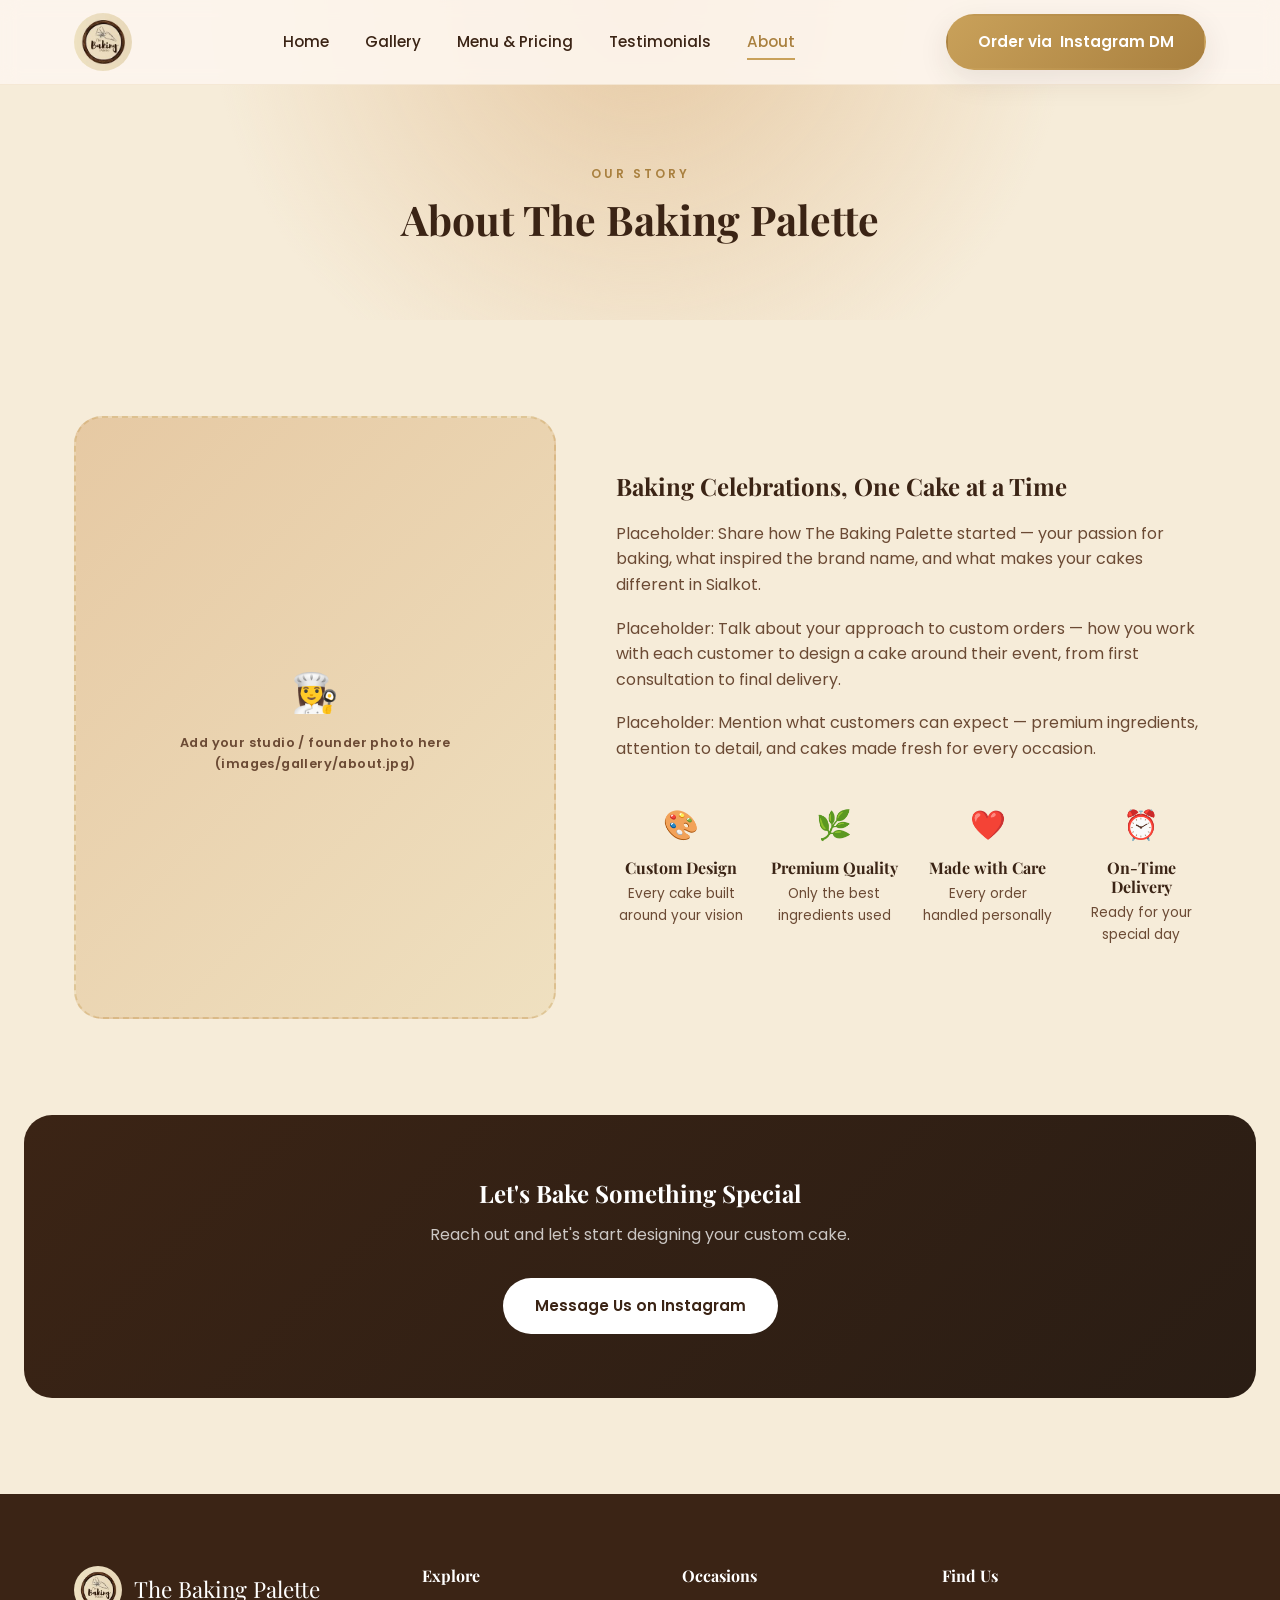
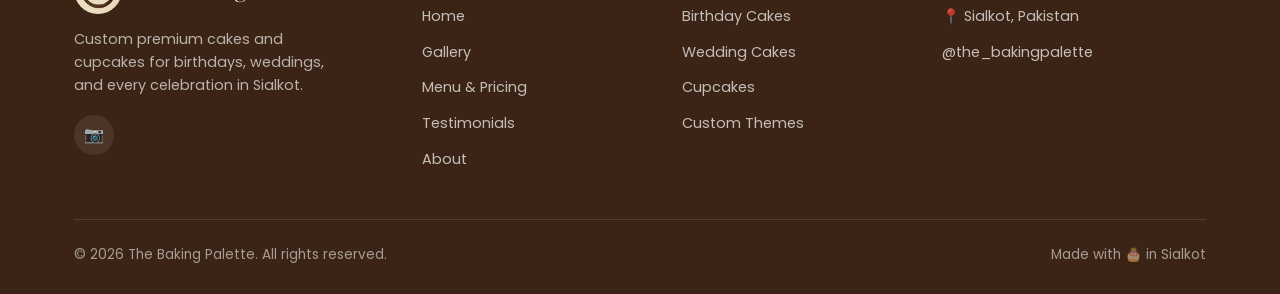
==== about.html @ 265aff40 "Initial site build for The Baking Palette Custom premium cake/cupcake business site with Home, Galle" ====
<!DOCTYPE html>
<html lang="en">
<head>
  <meta charset="UTF-8" />
  <meta name="viewport" content="width=device-width, initial-scale=1.0" />
  <title>About Us | The Baking Palette</title>
  <meta name="description" content="Learn the story behind The Baking Palette, a custom cake studio in Sialkot crafting premium cakes for birthdays and weddings." />
  <link rel="preconnect" href="https://fonts.googleapis.com" />
  <link href="https://fonts.googleapis.com/css2?family=Playfair+Display:wght@600;700&family=Poppins:wght@400;500;600;700&display=swap" rel="stylesheet" />
  <link rel="icon" type="image/jpeg" href="images/logo/logo.jpg" />
  <link rel="stylesheet" href="css/style.css" />
</head>
<body>

  <header class="navbar">
    <div class="container">
      <a href="index.html" class="logo"><img src="images/logo/logo.jpg" alt="The Baking Palette logo"></a>
      <nav class="nav-links">
        <a href="index.html">Home</a>
        <a href="gallery.html">Gallery</a>
        <a href="menu.html">Menu &amp; Pricing</a>
        <a href="testimonials.html">Testimonials</a>
        <a href="about.html">About</a>
      </nav>
      <div class="nav-cta">
        <a href="https://www.instagram.com/the_bakingpalette/" target="_blank" rel="noopener" class="btn btn--primary">
          <span class="btn-text">Order via</span> Instagram DM
        </a>
        <button class="nav-toggle" aria-label="Toggle navigation">
          <span></span><span></span><span></span>
        </button>
      </div>
    </div>
  </header>

  <section class="page-header">
    <div class="container">
      <span class="section-label">Our Story</span>
      <h1 class="section-title">About The Baking Palette</h1>
    </div>
  </section>

  <section class="section">
    <div class="container">
      <div class="about-grid">
        <div class="reveal">
          <div class="placeholder-tile">
            <span class="icon">👩‍🍳</span>
            <span class="label">Add your studio / founder photo here<br>(images/gallery/about.jpg)</span>
          </div>
        </div>
        <div class="about-content reveal">
          <h2>Baking Celebrations, One Cake at a Time</h2>
          <p>Placeholder: Share how The Baking Palette started &mdash; your passion for baking, what inspired the brand name, and what makes your cakes different in Sialkot.</p>
          <p>Placeholder: Talk about your approach to custom orders &mdash; how you work with each customer to design a cake around their event, from first consultation to final delivery.</p>
          <p>Placeholder: Mention what customers can expect &mdash; premium ingredients, attention to detail, and cakes made fresh for every occasion.</p>

          <div class="values-grid">
            <div class="value-item">
              <div class="icon">🎨</div>
              <h4>Custom Design</h4>
              <p>Every cake built around your vision</p>
            </div>
            <div class="value-item">
              <div class="icon">🌿</div>
              <h4>Premium Quality</h4>
              <p>Only the best ingredients used</p>
            </div>
            <div class="value-item">
              <div class="icon">❤️</div>
              <h4>Made with Care</h4>
              <p>Every order handled personally</p>
            </div>
            <div class="value-item">
              <div class="icon">⏰</div>
              <h4>On-Time Delivery</h4>
              <p>Ready for your special day</p>
            </div>
          </div>
        </div>
      </div>
    </div>
  </section>

  <section class="cta-banner reveal">
    <h2>Let's Bake Something Special</h2>
    <p>Reach out and let's start designing your custom cake.</p>
    <a href="https://www.instagram.com/the_bakingpalette/" target="_blank" rel="noopener" class="btn btn--light">Message Us on Instagram</a>
  </section>

  <footer class="site-footer">
    <div class="container">
      <div class="footer-grid">
        <div>
          <div class="footer-logo" style="display:flex;align-items:center;gap:12px;"><img src="images/logo/logo.jpg" alt="The Baking Palette logo" style="height:48px;width:48px;object-fit:cover;border-radius:50%;"> The Baking Palette</div>
          <p style="font-size:0.9rem;color:rgba(255,255,255,0.65);max-width:280px;">Custom premium cakes and cupcakes for birthdays, weddings, and every celebration in Sialkot.</p>
          <div class="footer-social">
            <a href="https://www.instagram.com/the_bakingpalette/" target="_blank" rel="noopener" aria-label="Instagram">📷</a>
          </div>
        </div>
        <div class="footer-col">
          <h4>Explore</h4>
          <ul>
            <li><a href="index.html">Home</a></li>
            <li><a href="gallery.html">Gallery</a></li>
            <li><a href="menu.html">Menu &amp; Pricing</a></li>
            <li><a href="testimonials.html">Testimonials</a></li>
            <li><a href="about.html">About</a></li>
          </ul>
        </div>
        <div class="footer-col">
          <h4>Occasions</h4>
          <ul>
            <li><a href="menu.html">Birthday Cakes</a></li>
            <li><a href="menu.html">Wedding Cakes</a></li>
            <li><a href="menu.html">Cupcakes</a></li>
            <li><a href="menu.html">Custom Themes</a></li>
          </ul>
        </div>
        <div class="footer-col">
          <h4>Find Us</h4>
          <ul>
            <li><a href="https://www.google.com/maps/search/?api=1&query=The+Baking+Palette+Sialkot" target="_blank" rel="noopener">📍 Sialkot, Pakistan</a></li>
            <li><a href="https://www.instagram.com/the_bakingpalette/" target="_blank" rel="noopener">@the_bakingpalette</a></li>
          </ul>
        </div>
      </div>
      <div class="footer-bottom">
        <span>&copy; 2026 The Baking Palette. All rights reserved.</span>
        <span>Made with 🎂 in Sialkot</span>
      </div>
    </div>
  </footer>

  <script src="js/main.js"></script>
</body>
</html>
---- css/style.css ----
/* ========================================================
   The Baking Palette — Design Tokens
   Matched to the brand logo (wood-brown, cream, warm gold).
   ======================================================== */
:root {
  --color-cream: #f6ecd9;
  --color-cream-dark: #efe0c0;
  --color-blush: #e6c9a3;
  --color-blush-dark: #d3a86f;
  --color-gold: #c9a15a;
  --color-gold-dark: #a9803f;
  --color-brown: #3b2415;
  --color-brown-soft: #6b4a34;
  --color-white: #ffffff;

  --font-heading: 'Playfair Display', Georgia, serif;
  --font-body: 'Poppins', 'Segoe UI', sans-serif;

  --radius-md: 14px;
  --radius-lg: 28px;
  --shadow-soft: 0 10px 30px rgba(61, 43, 31, 0.1);
  --shadow-strong: 0 16px 40px rgba(61, 43, 31, 0.18);
  --transition: 0.3s ease;
}

* {
  margin: 0;
  padding: 0;
  box-sizing: border-box;
}

html {
  scroll-behavior: smooth;
}

body {
  font-family: var(--font-body);
  color: var(--color-brown);
  background: var(--color-cream);
  line-height: 1.6;
  overflow-x: hidden;
}

img {
  max-width: 100%;
  display: block;
}

a {
  text-decoration: none;
  color: inherit;
}

ul {
  list-style: none;
}

h1, h2, h3, h4 {
  font-family: var(--font-heading);
  font-weight: 700;
  line-height: 1.2;
}

.container {
  max-width: 1180px;
  margin: 0 auto;
  padding: 0 24px;
}

.section {
  padding: 96px 0;
}

.section--tight {
  padding: 64px 0;
}

.section-label {
  display: inline-block;
  font-family: var(--font-body);
  letter-spacing: 3px;
  text-transform: uppercase;
  font-size: 0.75rem;
  color: var(--color-gold-dark);
  font-weight: 600;
  margin-bottom: 12px;
}

.section-title {
  font-size: clamp(1.9rem, 3.2vw, 2.8rem);
  margin-bottom: 16px;
}

.section-subtitle {
  max-width: 620px;
  color: var(--color-brown-soft);
  font-size: 1.05rem;
}

.section-header {
  text-align: center;
  margin-bottom: 56px;
}

.section-header .section-subtitle {
  margin: 0 auto;
}

/* ---------- Buttons ---------- */
.btn {
  display: inline-flex;
  align-items: center;
  gap: 8px;
  padding: 14px 30px;
  border-radius: 999px;
  font-weight: 600;
  font-size: 0.95rem;
  border: 2px solid transparent;
  cursor: pointer;
  transition: transform var(--transition), box-shadow var(--transition), background var(--transition);
}

.btn:hover {
  transform: translateY(-2px);
}

.btn--primary {
  background: linear-gradient(135deg, var(--color-gold) 0%, var(--color-gold-dark) 100%);
  color: var(--color-white);
  box-shadow: var(--shadow-soft);
}

.btn--primary:hover {
  box-shadow: var(--shadow-strong);
}

.btn--outline {
  background: transparent;
  border-color: var(--color-brown);
  color: var(--color-brown);
}

.btn--outline:hover {
  background: var(--color-brown);
  color: var(--color-white);
}

.btn--light {
  background: var(--color-white);
  color: var(--color-brown);
}

/* ---------- Navbar ---------- */
.navbar {
  position: fixed;
  top: 0;
  left: 0;
  right: 0;
  z-index: 1000;
  background: rgba(253, 246, 238, 0.9);
  backdrop-filter: blur(10px);
  border-bottom: 1px solid rgba(201, 161, 90, 0.15);
}

.navbar .container {
  display: flex;
  align-items: center;
  justify-content: space-between;
  height: 84px;
}

.logo {
  font-family: var(--font-heading);
  font-size: 1.5rem;
  font-weight: 700;
  color: var(--color-brown);
  display: flex;
  align-items: center;
  gap: 10px;
}

.logo img {
  height: 58px;
  width: 58px;
  object-fit: cover;
  border-radius: 50%;
}

.logo span.accent {
  color: var(--color-gold-dark);
}

.nav-links {
  display: flex;
  align-items: center;
  gap: 36px;
}

.nav-links a {
  font-weight: 500;
  font-size: 0.95rem;
  position: relative;
  padding: 6px 0;
  transition: color var(--transition);
}

.nav-links a::after {
  content: '';
  position: absolute;
  left: 0;
  bottom: 0;
  width: 0;
  height: 2px;
  background: var(--color-gold);
  transition: width var(--transition);
}

.nav-links a:hover,
.nav-links a.active {
  color: var(--color-gold-dark);
}

.nav-links a:hover::after,
.nav-links a.active::after {
  width: 100%;
}

.nav-cta {
  display: flex;
  align-items: center;
  gap: 20px;
}

.nav-toggle {
  display: none;
  flex-direction: column;
  gap: 5px;
  background: none;
  border: none;
  cursor: pointer;
  z-index: 1100;
}

.nav-toggle span {
  width: 26px;
  height: 2px;
  background: var(--color-brown);
  transition: transform var(--transition), opacity var(--transition);
}

/* ---------- Hero ---------- */
.hero {
  min-height: 100vh;
  display: flex;
  align-items: center;
  padding-top: 84px;
  background: radial-gradient(circle at 80% 20%, var(--color-blush) 0%, transparent 45%),
    radial-gradient(circle at 10% 80%, var(--color-cream-dark) 0%, transparent 50%),
    var(--color-cream);
  position: relative;
  overflow: hidden;
}

.hero .container {
  display: grid;
  grid-template-columns: 1.1fr 0.9fr;
  gap: 60px;
  align-items: center;
}

.hero-eyebrow {
  display: inline-block;
  padding: 8px 18px;
  background: var(--color-white);
  border-radius: 999px;
  font-size: 0.8rem;
  font-weight: 600;
  letter-spacing: 1px;
  color: var(--color-gold-dark);
  box-shadow: var(--shadow-soft);
  margin-bottom: 24px;
}

.hero h1 {
  font-size: clamp(2.4rem, 5vw, 3.8rem);
  margin-bottom: 20px;
}

.hero h1 .script {
  font-style: italic;
  color: var(--color-gold-dark);
}

.hero p {
  font-size: 1.1rem;
  color: var(--color-brown-soft);
  max-width: 480px;
  margin-bottom: 32px;
}

.hero-actions {
  display: flex;
  gap: 16px;
  flex-wrap: wrap;
  margin-bottom: 40px;
}

.hero-stats {
  display: flex;
  gap: 40px;
}

.hero-stats div strong {
  display: block;
  font-family: var(--font-heading);
  font-size: 1.8rem;
  color: var(--color-brown);
}

.hero-stats div span {
  font-size: 0.85rem;
  color: var(--color-brown-soft);
}

.hero-visual {
  position: relative;
}

/* ---------- Placeholder photo tiles ---------- */
.placeholder-tile {
  background: linear-gradient(135deg, var(--color-blush) 0%, var(--color-cream-dark) 100%);
  border-radius: var(--radius-lg);
  display: flex;
  flex-direction: column;
  align-items: center;
  justify-content: center;
  gap: 10px;
  color: var(--color-brown-soft);
  text-align: center;
  padding: 20px;
  border: 2px dashed rgba(201, 161, 90, 0.4);
}

.placeholder-tile .icon {
  font-size: 2.4rem;
}

.placeholder-tile .label {
  font-size: 0.8rem;
  font-weight: 600;
  letter-spacing: 0.4px;
}

.hero-visual .placeholder-tile {
  aspect-ratio: 4 / 5;
  box-shadow: var(--shadow-strong);
}

.hero-visual .floating-card {
  position: absolute;
  bottom: -24px;
  left: -24px;
  background: var(--color-white);
  border-radius: var(--radius-md);
  padding: 18px 22px;
  box-shadow: var(--shadow-strong);
  display: flex;
  align-items: center;
  gap: 12px;
}

.floating-card .icon-badge {
  width: 44px;
  height: 44px;
  border-radius: 50%;
  background: var(--color-gold);
  display: flex;
  align-items: center;
  justify-content: center;
  font-size: 1.3rem;
}

.floating-card strong {
  display: block;
  font-size: 0.95rem;
}

.floating-card span {
  font-size: 0.8rem;
  color: var(--color-brown-soft);
}

/* ---------- Highlights / Feature cards ---------- */
.highlights-grid {
  display: grid;
  grid-template-columns: repeat(3, 1fr);
  gap: 32px;
}

.highlight-card {
  background: var(--color-white);
  border-radius: var(--radius-lg);
  padding: 40px 32px;
  text-align: center;
  box-shadow: var(--shadow-soft);
  transition: transform var(--transition), box-shadow var(--transition);
}

.highlight-card:hover {
  transform: translateY(-6px);
  box-shadow: var(--shadow-strong);
}

.highlight-card .icon {
  font-size: 2.2rem;
  margin-bottom: 18px;
}

.highlight-card h3 {
  font-size: 1.2rem;
  margin-bottom: 10px;
}

.highlight-card p {
  color: var(--color-brown-soft);
  font-size: 0.95rem;
}

/* ---------- Gallery preview / grid ---------- */
.gallery-grid {
  display: grid;
  grid-template-columns: repeat(3, 1fr);
  gap: 24px;
}

.gallery-grid.gallery-grid--home {
  grid-template-columns: repeat(4, 1fr);
}

.gallery-item {
  aspect-ratio: 1 / 1;
  border-radius: var(--radius-md);
  overflow: hidden;
  cursor: pointer;
  position: relative;
}

.gallery-item .placeholder-tile {
  height: 100%;
  border-radius: var(--radius-md);
  transition: transform var(--transition);
}

.gallery-item:hover .placeholder-tile {
  transform: scale(1.04);
}

.gallery-item img {
  width: 100%;
  height: 100%;
  object-fit: cover;
}

.gallery-filters {
  display: flex;
  justify-content: center;
  gap: 12px;
  flex-wrap: wrap;
  margin-bottom: 40px;
}

.filter-btn {
  padding: 10px 22px;
  border-radius: 999px;
  border: 1px solid rgba(61, 43, 31, 0.2);
  background: transparent;
  font-weight: 500;
  font-size: 0.9rem;
  cursor: pointer;
  transition: background var(--transition), color var(--transition);
}

.filter-btn.active,
.filter-btn:hover {
  background: var(--color-brown);
  color: var(--color-white);
  border-color: var(--color-brown);
}

/* ---------- Lightbox ---------- */
.lightbox {
  position: fixed;
  inset: 0;
  background: rgba(61, 43, 31, 0.85);
  display: flex;
  align-items: center;
  justify-content: center;
  z-index: 2000;
  opacity: 0;
  pointer-events: none;
  transition: opacity var(--transition);
  padding: 40px;
}

.lightbox.open {
  opacity: 1;
  pointer-events: auto;
}

.lightbox-content {
  max-width: 560px;
  width: 100%;
  aspect-ratio: 4/5;
}

.lightbox-content .placeholder-tile {
  height: 100%;
  border-radius: var(--radius-lg);
}

.lightbox-close {
  position: absolute;
  top: 32px;
  right: 40px;
  color: var(--color-white);
  font-size: 2rem;
  background: none;
  border: none;
  cursor: pointer;
}

/* ---------- Menu / Pricing ---------- */
.menu-grid {
  display: grid;
  grid-template-columns: repeat(2, 1fr);
  gap: 32px;
}

.menu-card {
  background: var(--color-white);
  border-radius: var(--radius-lg);
  padding: 36px;
  box-shadow: var(--shadow-soft);
}

.menu-card-header {
  display: flex;
  justify-content: space-between;
  align-items: flex-start;
  margin-bottom: 20px;
}

.menu-card-header h3 {
  font-size: 1.35rem;
}

.menu-card-header .from-price {
  font-family: var(--font-heading);
  font-size: 1.3rem;
  color: var(--color-gold-dark);
  white-space: nowrap;
}

.menu-card p.desc {
  color: var(--color-brown-soft);
  margin-bottom: 20px;
  font-size: 0.95rem;
}

.menu-list {
  display: flex;
  flex-direction: column;
  gap: 12px;
}

.menu-list li {
  display: flex;
  justify-content: space-between;
  border-bottom: 1px dashed rgba(61, 43, 31, 0.15);
  padding-bottom: 10px;
  font-size: 0.95rem;
}

.menu-list li span:last-child {
  font-weight: 600;
  color: var(--color-brown);
}

.menu-note {
  text-align: center;
  margin-top: 48px;
  color: var(--color-brown-soft);
  font-size: 0.95rem;
}

/* ---------- Testimonials ---------- */
.testimonials-grid {
  display: grid;
  grid-template-columns: repeat(3, 1fr);
  gap: 28px;
}

.testimonial-card {
  background: var(--color-white);
  border-radius: var(--radius-lg);
  padding: 32px;
  box-shadow: var(--shadow-soft);
  display: flex;
  flex-direction: column;
  gap: 16px;
}

.testimonial-card .stars {
  color: var(--color-gold);
  font-size: 1.1rem;
  letter-spacing: 2px;
}

.testimonial-card p.quote {
  font-style: italic;
  color: var(--color-brown-soft);
}

.testimonial-author {
  display: flex;
  align-items: center;
  gap: 12px;
  margin-top: auto;
}

.testimonial-author .avatar {
  width: 42px;
  height: 42px;
  border-radius: 50%;
  background: var(--color-blush);
  display: flex;
  align-items: center;
  justify-content: center;
  font-weight: 700;
  color: var(--color-brown);
}

.testimonial-author strong {
  display: block;
  font-size: 0.95rem;
}

.testimonial-author span {
  font-size: 0.8rem;
  color: var(--color-brown-soft);
}

.review-cta {
  text-align: center;
  margin-top: 56px;
  background: var(--color-white);
  border-radius: var(--radius-lg);
  padding: 48px;
  box-shadow: var(--shadow-soft);
}

.review-cta h3 {
  margin-bottom: 12px;
}

.review-cta p {
  color: var(--color-brown-soft);
  margin-bottom: 24px;
}

/* ---------- About ---------- */
.about-grid {
  display: grid;
  grid-template-columns: 0.9fr 1.1fr;
  gap: 60px;
  align-items: center;
}

.about-grid .placeholder-tile {
  aspect-ratio: 4/5;
}

.about-content h2 {
  margin-bottom: 20px;
}

.about-content p {
  color: var(--color-brown-soft);
  margin-bottom: 18px;
}

.values-grid {
  display: grid;
  grid-template-columns: repeat(4, 1fr);
  gap: 24px;
  margin-top: 40px;
}

.value-item {
  text-align: center;
}

.value-item .icon {
  font-size: 1.8rem;
  margin-bottom: 10px;
}

.value-item h4 {
  font-size: 1rem;
  margin-bottom: 6px;
}

.value-item p {
  font-size: 0.85rem;
  color: var(--color-brown-soft);
}

/* ---------- Process steps ---------- */
.process-grid {
  display: grid;
  grid-template-columns: repeat(4, 1fr);
  gap: 28px;
  counter-reset: step;
}

.process-step {
  text-align: center;
  position: relative;
}

.process-step .step-number {
  width: 56px;
  height: 56px;
  margin: 0 auto 18px;
  border-radius: 50%;
  background: var(--color-brown);
  color: var(--color-white);
  display: flex;
  align-items: center;
  justify-content: center;
  font-family: var(--font-heading);
  font-size: 1.3rem;
}

.process-step h4 {
  margin-bottom: 8px;
  font-size: 1.05rem;
}

.process-step p {
  color: var(--color-brown-soft);
  font-size: 0.9rem;
}

/* ---------- CTA banner ---------- */
.cta-banner {
  background: linear-gradient(135deg, var(--color-brown) 0%, #2a1d14 100%);
  color: var(--color-white);
  border-radius: var(--radius-lg);
  padding: 64px;
  text-align: center;
  margin: 0 24px;
}

.cta-banner h2 {
  color: var(--color-white);
  margin-bottom: 14px;
}

.cta-banner p {
  color: rgba(255, 255, 255, 0.75);
  max-width: 520px;
  margin: 0 auto 30px;
}

/* ---------- Footer ---------- */
.site-footer {
  background: var(--color-brown);
  color: rgba(255, 255, 255, 0.85);
  padding: 72px 0 28px;
  margin-top: 96px;
}

.footer-grid {
  display: grid;
  grid-template-columns: 1.4fr 1fr 1fr 1.2fr;
  gap: 40px;
  margin-bottom: 48px;
}

.footer-logo {
  font-family: var(--font-heading);
  font-size: 1.4rem;
  color: var(--color-white);
  margin-bottom: 14px;
}

.footer-col h4 {
  color: var(--color-white);
  font-size: 1rem;
  margin-bottom: 18px;
}

.footer-col ul {
  display: flex;
  flex-direction: column;
  gap: 10px;
}

.footer-col a {
  font-size: 0.9rem;
  color: rgba(255, 255, 255, 0.7);
  transition: color var(--transition);
}

.footer-col a:hover {
  color: var(--color-gold);
}

.footer-social {
  display: flex;
  gap: 12px;
  margin-top: 18px;
}

.footer-social a {
  width: 40px;
  height: 40px;
  border-radius: 50%;
  background: rgba(255, 255, 255, 0.08);
  display: flex;
  align-items: center;
  justify-content: center;
  transition: background var(--transition);
}

.footer-social a:hover {
  background: var(--color-gold);
}

.footer-bottom {
  border-top: 1px solid rgba(255, 255, 255, 0.12);
  padding-top: 24px;
  display: flex;
  justify-content: space-between;
  font-size: 0.85rem;
  color: rgba(255, 255, 255, 0.55);
}

/* ---------- Reveal animation ---------- */
.reveal {
  opacity: 0;
  transform: translateY(24px);
  transition: opacity 0.6s ease, transform 0.6s ease;
}

.reveal.visible {
  opacity: 1;
  transform: translateY(0);
}

/* ---------- Page header (inner pages) ---------- */
.page-header {
  padding: 160px 0 60px;
  text-align: center;
  background: radial-gradient(circle at 50% 0%, var(--color-blush) 0%, transparent 60%), var(--color-cream);
}

/* ---------- Responsive ---------- */
@media (max-width: 960px) {
  .hero .container {
    grid-template-columns: 1fr;
  }

  .hero-visual {
    order: -1;
    max-width: 380px;
    margin: 0 auto;
  }

  .highlights-grid,
  .gallery-grid.gallery-grid--home,
  .testimonials-grid,
  .process-grid,
  .values-grid {
    grid-template-columns: repeat(2, 1fr);
  }

  .menu-grid,
  .about-grid,
  .footer-grid {
    grid-template-columns: 1fr;
  }

  .about-grid .placeholder-tile {
    max-width: 380px;
    margin: 0 auto;
  }
}

@media (max-width: 768px) {
  .nav-links {
    position: fixed;
    top: 0;
    right: -100%;
    height: 100vh;
    width: 280px;
    background: var(--color-white);
    flex-direction: column;
    justify-content: center;
    gap: 28px;
    transition: right var(--transition);
    box-shadow: var(--shadow-strong);
  }

  .nav-links.open {
    right: 0;
  }

  .nav-toggle {
    display: flex;
  }

  .nav-toggle.open span:nth-child(1) {
    transform: translateY(7px) rotate(45deg);
  }

  .nav-toggle.open span:nth-child(2) {
    opacity: 0;
  }

  .nav-toggle.open span:nth-child(3) {
    transform: translateY(-7px) rotate(-45deg);
  }

  .nav-cta .btn span.btn-text {
    display: none;
  }

  .gallery-grid,
  .gallery-grid.gallery-grid--home {
    grid-template-columns: repeat(2, 1fr);
  }

  .cta-banner {
    padding: 48px 28px;
  }
}

@media (max-width: 560px) {
  .section {
    padding: 64px 0;
  }

  .hero-stats {
    gap: 24px;
  }

  .gallery-grid,
  .gallery-grid.gallery-grid--home {
    grid-template-columns: repeat(2, 1fr);
    gap: 14px;
  }

  .footer-bottom {
    flex-direction: column;
    gap: 8px;
    text-align: center;
  }
}
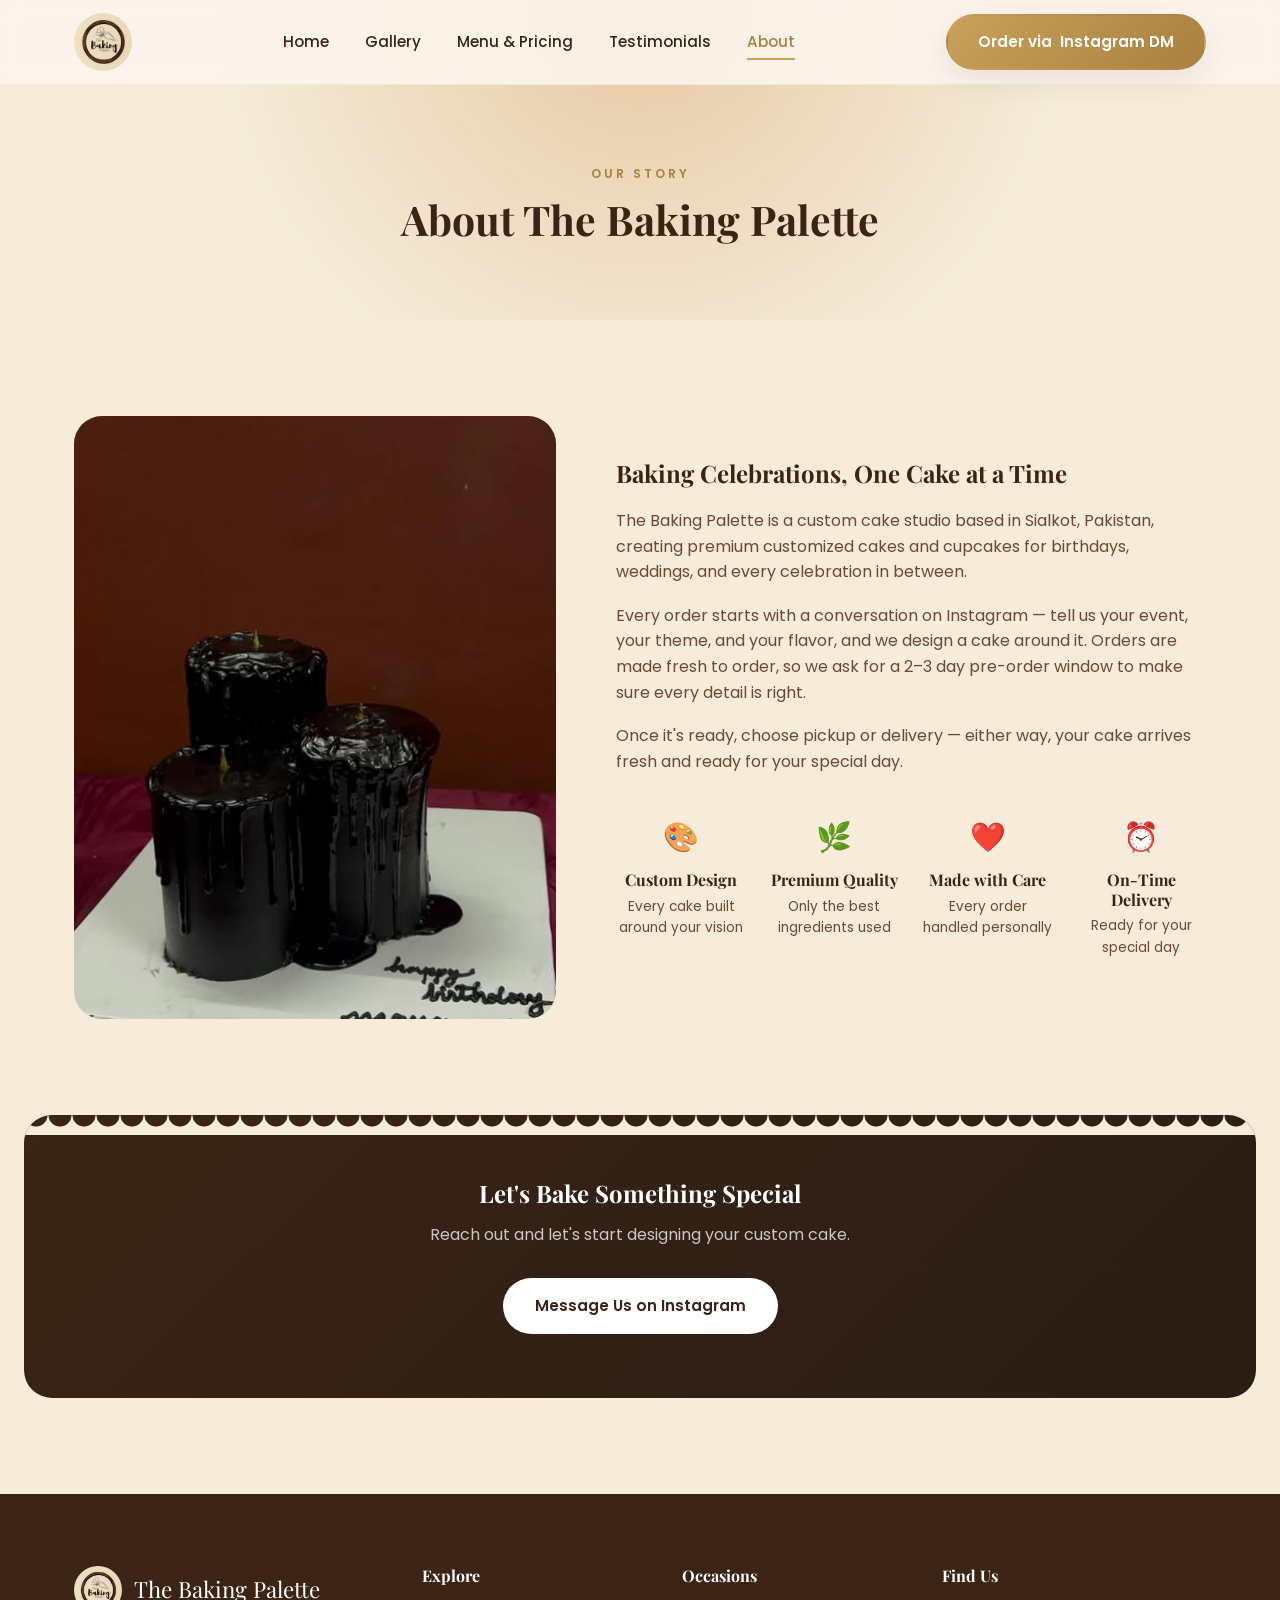
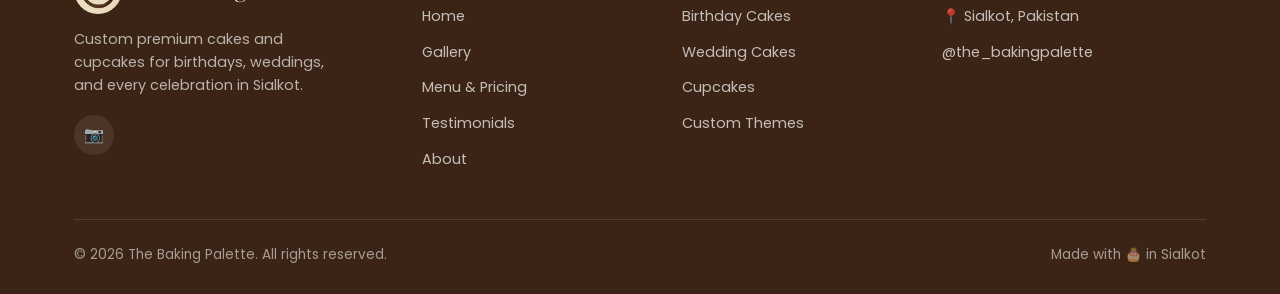
==== commit 5c0b4501: "add new dynamic designs" ====
--- a/about.html
+++ b/about.html
@@ -44,16 +44,15 @@
     <div class="container">
       <div class="about-grid">
         <div class="reveal">
-          <div class="placeholder-tile">
-            <span class="icon">👩‍🍳</span>
-            <span class="label">Add your studio / founder photo here<br>(images/gallery/about.jpg)</span>
+          <div class="placeholder-tile" style="padding:0;border:none;">
+            <img src="images/gallery/birthday-black-drip.jpg" alt="Black drip cake towers handcrafted by The Baking Palette" style="width:100%;height:100%;object-fit:cover;border-radius:inherit;">
           </div>
         </div>
         <div class="about-content reveal">
           <h2>Baking Celebrations, One Cake at a Time</h2>
-          <p>Placeholder: Share how The Baking Palette started &mdash; your passion for baking, what inspired the brand name, and what makes your cakes different in Sialkot.</p>
-          <p>Placeholder: Talk about your approach to custom orders &mdash; how you work with each customer to design a cake around their event, from first consultation to final delivery.</p>
-          <p>Placeholder: Mention what customers can expect &mdash; premium ingredients, attention to detail, and cakes made fresh for every occasion.</p>
+          <p>The Baking Palette is a custom cake studio based in Sialkot, Pakistan, creating premium customized cakes and cupcakes for birthdays, weddings, and every celebration in between.</p>
+          <p>Every order starts with a conversation on Instagram &mdash; tell us your event, your theme, and your flavor, and we design a cake around it. Orders are made fresh to order, so we ask for a 2&ndash;3 day pre-order window to make sure every detail is right.</p>
+          <p>Once it's ready, choose pickup or delivery &mdash; either way, your cake arrives fresh and ready for your special day.</p>
 
           <div class="values-grid">
             <div class="value-item">
--- a/css/style.css
+++ b/css/style.css
@@ -254,11 +254,18 @@
   display: flex;
   align-items: center;
   padding-top: 84px;
-  background: radial-gradient(circle at 80% 20%, var(--color-blush) 0%, transparent 45%),
-    radial-gradient(circle at 10% 80%, var(--color-cream-dark) 0%, transparent 50%),
-    var(--color-cream);
+  background-color: var(--color-cream);
+  background-image: radial-gradient(circle at 80% 20%, var(--color-blush) 0%, transparent 45%),
+    radial-gradient(circle at 10% 80%, var(--color-cream-dark) 0%, transparent 50%);
+  background-size: 160% 160%, 160% 160%;
+  background-position: 0% 0%, 100% 100%;
+  animation: hero-drift 16s ease-in-out infinite alternate;
   position: relative;
   overflow: hidden;
+}
+
+@keyframes hero-drift {
+  to { background-position: 20% 10%, 80% 90%; }
 }
 
 .hero .container {
@@ -459,6 +466,11 @@
   width: 100%;
   height: 100%;
   object-fit: cover;
+  transition: transform var(--transition);
+}
+
+.gallery-item:hover img {
+  transform: scale(1.04);
 }
 
 .gallery-filters {
@@ -518,6 +530,13 @@
   border-radius: var(--radius-lg);
 }
 
+.lightbox-content img {
+  width: 100%;
+  height: 100%;
+  object-fit: cover;
+  border-radius: var(--radius-lg);
+}
+
 .lightbox-close {
   position: absolute;
   top: 32px;
@@ -596,7 +615,7 @@
 /* ---------- Testimonials ---------- */
 .testimonials-grid {
   display: grid;
-  grid-template-columns: repeat(3, 1fr);
+  grid-template-columns: repeat(auto-fit, minmax(280px, 1fr));
   gap: 28px;
 }
 
@@ -968,3 +987,349 @@
     text-align: center;
   }
 }
+
+/* ========================================================
+   Dynamic & Modern Enhancements
+   ======================================================== */
+
+/* ---------- Navbar scroll state ---------- */
+.navbar {
+  transition: background var(--transition), box-shadow var(--transition);
+}
+
+.navbar .container {
+  transition: height var(--transition);
+}
+
+.navbar.scrolled {
+  background: rgba(253, 246, 238, 0.97);
+  box-shadow: 0 8px 24px rgba(61, 43, 31, 0.12);
+}
+
+.navbar.scrolled .container {
+  height: 68px;
+}
+
+.logo img {
+  transition: height var(--transition), width var(--transition);
+}
+
+.navbar.scrolled .logo img {
+  height: 44px;
+  width: 44px;
+}
+
+/* ---------- Shimmering script text ---------- */
+.hero h1 .script {
+  background: linear-gradient(90deg, var(--color-gold-dark) 0%, var(--color-gold) 25%, var(--color-blush-dark) 50%, var(--color-gold) 75%, var(--color-gold-dark) 100%);
+  background-size: 200% auto;
+  -webkit-background-clip: text;
+  background-clip: text;
+  -webkit-text-fill-color: transparent;
+  animation: shimmer 5s linear infinite;
+}
+
+@keyframes shimmer {
+  to { background-position: -200% center; }
+}
+
+/* ---------- Hero entrance ---------- */
+.hero-text > * {
+  opacity: 0;
+  animation: fade-up 0.8s ease forwards;
+}
+
+.hero-text > *:nth-child(1) { animation-delay: 0.05s; }
+.hero-text > *:nth-child(2) { animation-delay: 0.15s; }
+.hero-text > *:nth-child(3) { animation-delay: 0.25s; }
+.hero-text > *:nth-child(4) { animation-delay: 0.35s; }
+.hero-text > *:nth-child(5) { animation-delay: 0.45s; }
+
+.hero-visual {
+  opacity: 0;
+  animation: fade-up 0.9s ease forwards;
+  animation-delay: 0.3s;
+}
+
+.page-header .container > * {
+  opacity: 0;
+  animation: fade-up 0.7s ease forwards;
+}
+
+.page-header .container > *:nth-child(1) { animation-delay: 0.05s; }
+.page-header .container > *:nth-child(2) { animation-delay: 0.15s; }
+.page-header .container > *:nth-child(3) { animation-delay: 0.25s; }
+
+@keyframes fade-up {
+  from { opacity: 0; transform: translateY(24px); }
+  to { opacity: 1; transform: translateY(0); }
+}
+
+/* ---------- Button shine sweep ---------- */
+.btn {
+  position: relative;
+  overflow: hidden;
+  isolation: isolate;
+}
+
+.btn::before {
+  content: '';
+  position: absolute;
+  inset: 0;
+  background: linear-gradient(120deg, transparent 30%, rgba(255, 255, 255, 0.55) 50%, transparent 70%);
+  transform: translateX(-120%);
+  transition: transform 0.6s ease;
+  z-index: -1;
+}
+
+.btn--outline::before {
+  background: linear-gradient(120deg, transparent 30%, rgba(201, 161, 90, 0.35) 50%, transparent 70%);
+}
+
+.btn:hover::before {
+  transform: translateX(120%);
+}
+
+/* ---------- Floating dessert particles ---------- */
+.hero,
+.page-header,
+.cta-banner {
+  position: relative;
+}
+
+.hero > .container,
+.page-header > .container,
+.cta-banner > * {
+  position: relative;
+  z-index: 1;
+}
+
+.bg-sprinkles {
+  position: absolute;
+  inset: 0;
+  overflow: hidden;
+  pointer-events: none;
+  z-index: 0;
+}
+
+.bg-sprinkles .sprinkle {
+  position: absolute;
+  bottom: -10%;
+  left: var(--sx, 50%);
+  font-size: var(--ssize, 1.2rem);
+  opacity: 0;
+  animation: sprinkle-float var(--sdur, 12s) linear infinite;
+  animation-delay: var(--sdelay, 0s);
+  filter: drop-shadow(0 4px 8px rgba(61, 43, 31, 0.15));
+}
+
+@keyframes sprinkle-float {
+  0% { transform: translateY(0) rotate(0deg); opacity: 0; }
+  8% { opacity: 0.6; }
+  92% { opacity: 0.55; }
+  100% { transform: translateY(-115vh) rotate(360deg); opacity: 0; }
+}
+
+/* ---------- Floating card bob + orbit ring ---------- */
+.hero-visual .floating-card {
+  animation: fade-up 0.9s ease forwards, bob 4.5s ease-in-out 0.9s infinite;
+}
+
+@keyframes bob {
+  0%, 100% { transform: translateY(0); }
+  50% { transform: translateY(-10px); }
+}
+
+.hero-visual .placeholder-tile {
+  position: relative;
+}
+
+.hero-visual .placeholder-tile::before {
+  content: '';
+  position: absolute;
+  inset: -14px;
+  border-radius: inherit;
+  border: 2px dashed rgba(201, 161, 90, 0.5);
+  animation: spin-slow 24s linear infinite;
+  z-index: -1;
+}
+
+@keyframes spin-slow {
+  to { transform: rotate(360deg); }
+}
+
+/* ---------- Tilt cards (JS-driven) ---------- */
+.highlights-grid,
+.testimonials-grid,
+.menu-grid {
+  perspective: 1200px;
+}
+
+.highlight-card,
+.testimonial-card,
+.menu-card {
+  transform-style: preserve-3d;
+  will-change: transform;
+  transition: transform 0.15s ease-out, box-shadow var(--transition);
+}
+
+.testimonial-card:hover,
+.menu-card:hover {
+  box-shadow: var(--shadow-strong);
+}
+
+/* ---------- Icon wiggle on hover ---------- */
+.highlight-card:hover .icon,
+.value-item:hover .icon,
+.process-step:hover .step-number {
+  animation: wiggle 0.6s ease;
+}
+
+@keyframes wiggle {
+  0%, 100% { transform: rotate(0) scale(1); }
+  25% { transform: rotate(-10deg) scale(1.12); }
+  75% { transform: rotate(10deg) scale(1.12); }
+}
+
+/* ---------- Staggered / richer reveal ---------- */
+.reveal {
+  filter: blur(6px);
+  transition: opacity 0.7s ease, transform 0.7s ease, filter 0.7s ease;
+}
+
+.reveal.visible {
+  filter: blur(0);
+}
+
+.highlights-grid .reveal:nth-child(1) { transition-delay: 0s; }
+.highlights-grid .reveal:nth-child(2) { transition-delay: 0.12s; }
+.highlights-grid .reveal:nth-child(3) { transition-delay: 0.24s; }
+
+.gallery-grid .reveal:nth-child(3n+1) { transition-delay: 0s; }
+.gallery-grid .reveal:nth-child(3n+2) { transition-delay: 0.08s; }
+.gallery-grid .reveal:nth-child(3n+3) { transition-delay: 0.16s; }
+
+.process-grid .reveal:nth-child(1) { transition-delay: 0s; }
+.process-grid .reveal:nth-child(2) { transition-delay: 0.1s; }
+.process-grid .reveal:nth-child(3) { transition-delay: 0.2s; }
+.process-grid .reveal:nth-child(4) { transition-delay: 0.3s; }
+
+.testimonials-grid .reveal:nth-child(1) { transition-delay: 0s; }
+.testimonials-grid .reveal:nth-child(2) { transition-delay: 0.12s; }
+.testimonials-grid .reveal:nth-child(3) { transition-delay: 0.24s; }
+.testimonials-grid .reveal:nth-child(4) { transition-delay: 0.36s; }
+
+.menu-grid .reveal:nth-child(1) { transition-delay: 0s; }
+.menu-grid .reveal:nth-child(2) { transition-delay: 0.1s; }
+.menu-grid .reveal:nth-child(3) { transition-delay: 0.2s; }
+.menu-grid .reveal:nth-child(4) { transition-delay: 0.3s; }
+
+.about-grid .reveal:nth-child(1) { transition-delay: 0s; }
+.about-grid .reveal:nth-child(2) { transition-delay: 0.15s; }
+
+/* ---------- Gallery hover overlay + lightbox motion ---------- */
+.gallery-item::after {
+  content: '🔍';
+  position: absolute;
+  inset: 0;
+  display: flex;
+  align-items: center;
+  justify-content: center;
+  font-size: 1.6rem;
+  background: rgba(61, 43, 31, 0.35);
+  color: var(--color-white);
+  opacity: 0;
+  transform: scale(0.8);
+  transition: opacity var(--transition), transform var(--transition);
+}
+
+.gallery-item:hover::after {
+  opacity: 1;
+  transform: scale(1);
+}
+
+.lightbox-content {
+  transform: scale(0.9);
+  transition: transform var(--transition);
+}
+
+.lightbox.open .lightbox-content {
+  transform: scale(1);
+}
+
+/* ---------- CTA banner icing-drip edge ---------- */
+.cta-banner {
+  overflow: hidden;
+}
+
+.cta-banner::before {
+  content: '';
+  position: absolute;
+  top: 0;
+  left: 0;
+  right: 0;
+  height: 20px;
+  background: radial-gradient(circle at 12px 0, transparent 11px, var(--color-cream) 12px) 0 0 / 24px 24px repeat-x;
+  z-index: 2;
+}
+
+/* ---------- Back to top button ---------- */
+.back-to-top {
+  position: fixed;
+  right: 26px;
+  bottom: 26px;
+  width: 52px;
+  height: 52px;
+  border-radius: 50%;
+  background: linear-gradient(135deg, var(--color-gold) 0%, var(--color-gold-dark) 100%);
+  color: var(--color-white);
+  border: none;
+  font-size: 1.3rem;
+  display: flex;
+  align-items: center;
+  justify-content: center;
+  cursor: pointer;
+  box-shadow: var(--shadow-strong);
+  opacity: 0;
+  transform: translateY(16px) scale(0.8);
+  pointer-events: none;
+  transition: opacity var(--transition), transform var(--transition);
+  z-index: 900;
+}
+
+.back-to-top.show {
+  opacity: 1;
+  transform: translateY(0) scale(1);
+  pointer-events: auto;
+}
+
+.back-to-top:hover {
+  transform: translateY(-4px) scale(1.05);
+}
+
+/* ---------- Reduced motion ---------- */
+@media (prefers-reduced-motion: reduce) {
+  *,
+  *::before,
+  *::after {
+    animation-duration: 0.01ms !important;
+    animation-iteration-count: 1 !important;
+    transition-duration: 0.01ms !important;
+  }
+
+  .reveal {
+    opacity: 1;
+    transform: none;
+    filter: none;
+  }
+
+  .hero-text > *,
+  .hero-visual,
+  .page-header .container > * {
+    opacity: 1;
+  }
+
+  .bg-sprinkles {
+    display: none;
+  }
+}
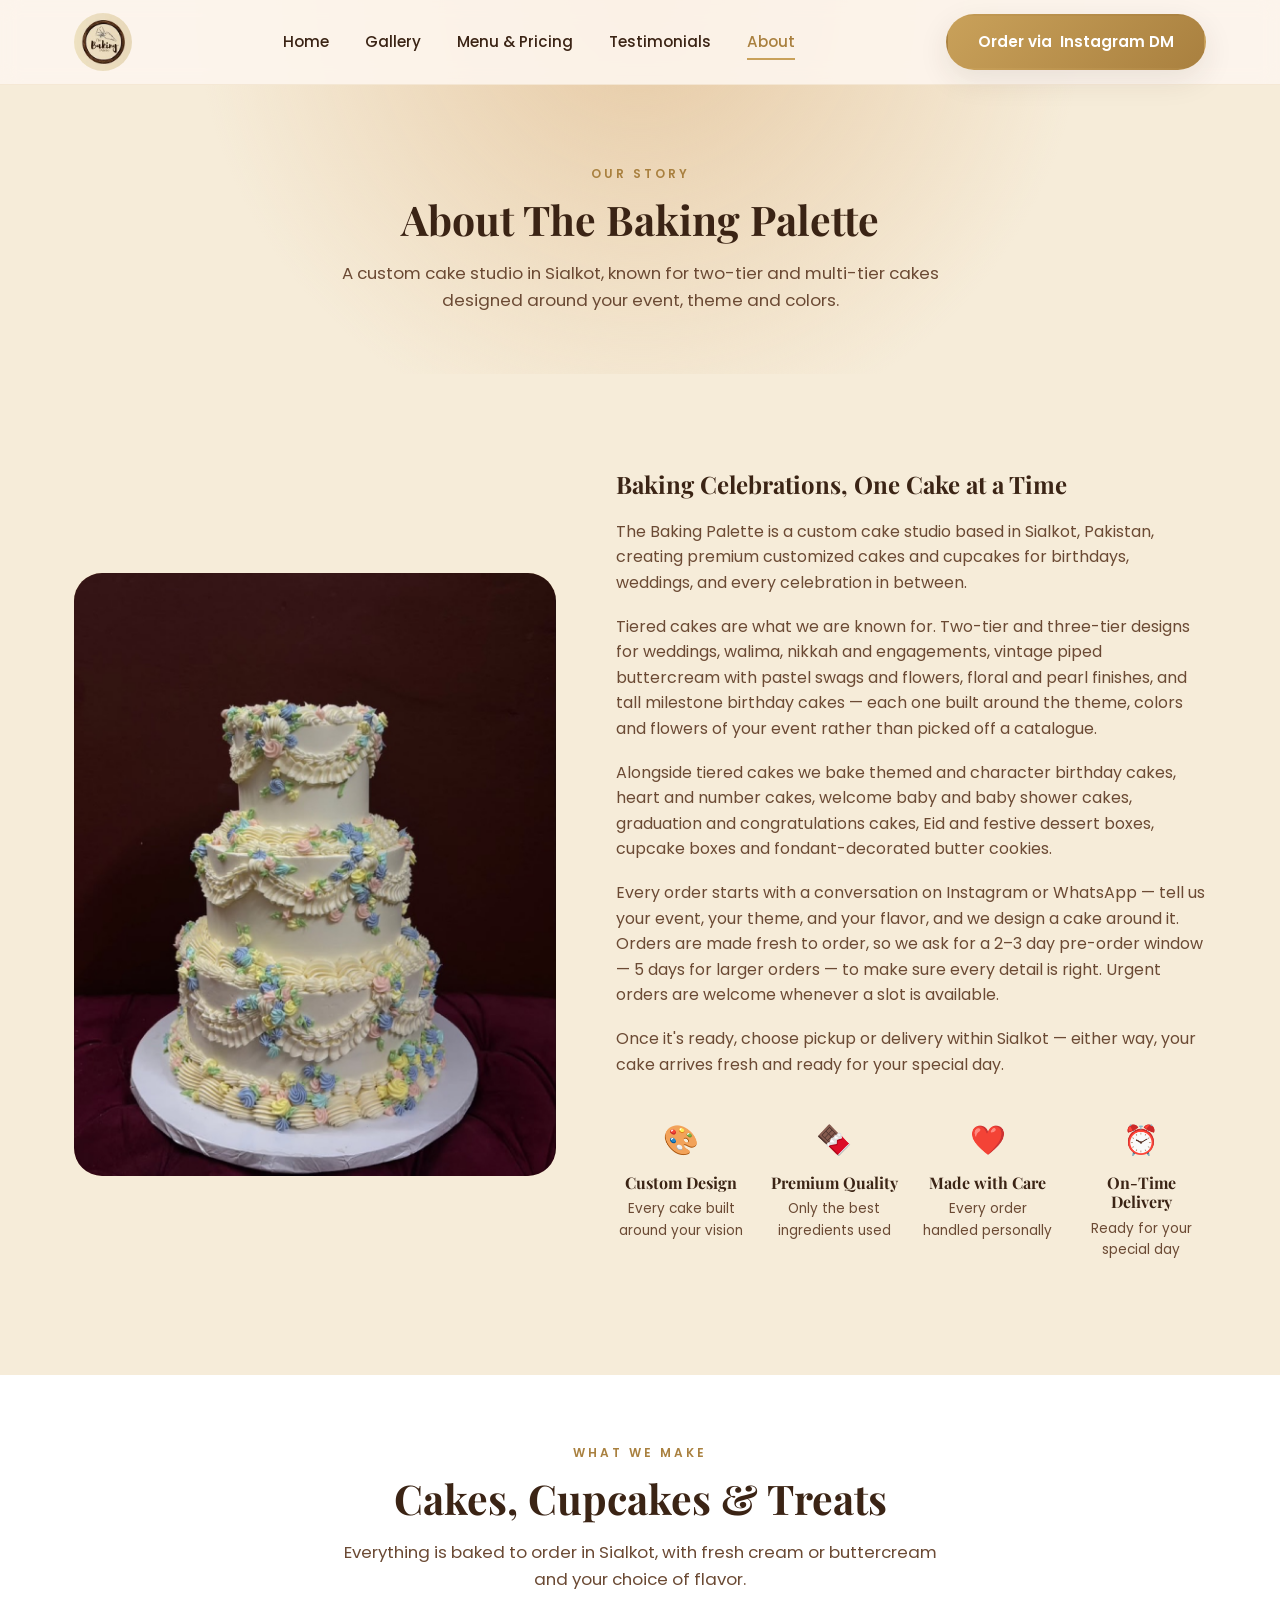
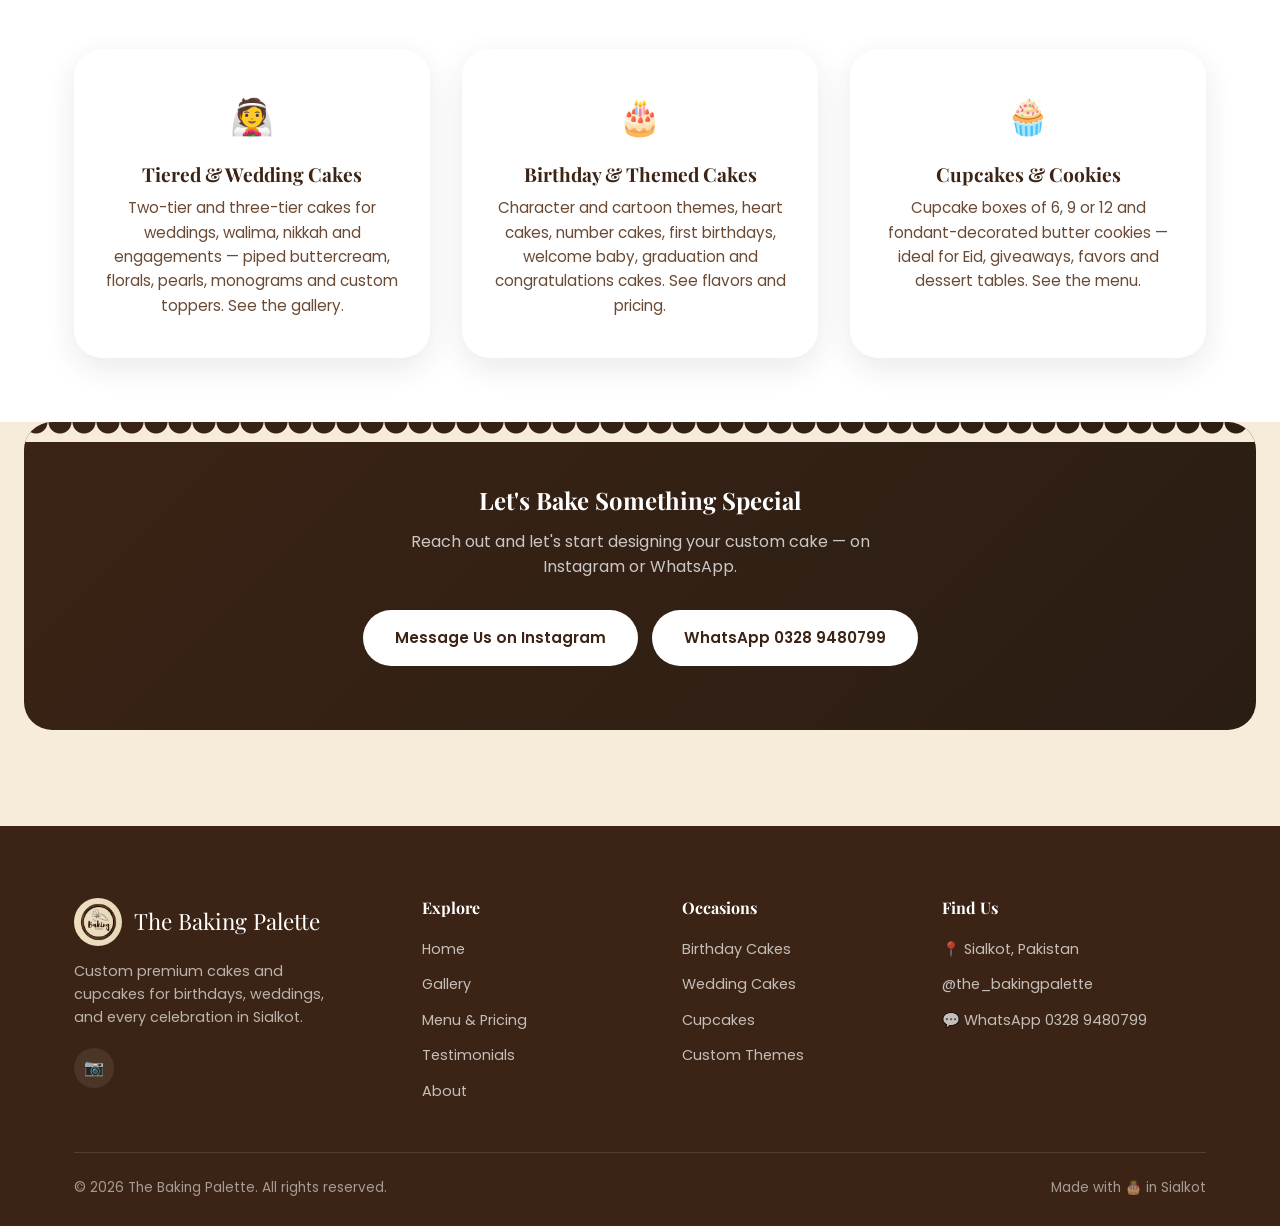
==== commit 67ef2dda: "Refresh cake photos and optimize the site for search and AI engines Replaces the old gallery photos " ====
--- a/about.html
+++ b/about.html
@@ -3,12 +3,59 @@
 <head>
   <meta charset="UTF-8" />
   <meta name="viewport" content="width=device-width, initial-scale=1.0" />
-  <title>About Us | The Baking Palette</title>
-  <meta name="description" content="Learn the story behind The Baking Palette, a custom cake studio in Sialkot crafting premium cakes for birthdays and weddings." />
+  <title>About Us | The Baking Palette &mdash; Custom Tiered Cake Studio in Sialkot</title>
+  <meta name="description" content="The Baking Palette is a custom cake studio in Sialkot, specialising in two-tier and multi-tier cakes for weddings, engagements and birthdays." />
+
+  <meta property="og:type" content="website" />
+  <meta property="og:site_name" content="The Baking Palette" />
+  <meta property="og:locale" content="en_PK" />
+  <meta property="og:title" content="About Us | The Baking Palette &mdash; Custom Tiered Cake Studio in Sialkot" />
+  <meta property="og:description" content="A custom cake studio in Sialkot specialising in two-tier and multi-tier cakes for weddings, engagements, birthdays and baby celebrations." />
+  <meta property="og:image" content="images/gallery/tiered-vintage-pastel-three-tier.jpg" />
+  <meta name="twitter:card" content="summary_large_image" />
+  <meta name="twitter:title" content="About Us | The Baking Palette &mdash; Custom Tiered Cake Studio in Sialkot" />
+  <meta name="twitter:description" content="A custom cake studio in Sialkot specialising in two-tier and multi-tier cakes for weddings, engagements, birthdays and baby celebrations." />
+  <meta name="twitter:image" content="images/gallery/tiered-vintage-pastel-three-tier.jpg" />
+
   <link rel="preconnect" href="https://fonts.googleapis.com" />
   <link href="https://fonts.googleapis.com/css2?family=Playfair+Display:wght@600;700&family=Poppins:wght@400;500;600;700&display=swap" rel="stylesheet" />
   <link rel="icon" type="image/jpeg" href="images/logo/logo.jpg" />
   <link rel="stylesheet" href="css/style.css" />
+
+  <script type="application/ld+json">
+  {
+    "@context": "https://schema.org",
+    "@type": "AboutPage",
+    "name": "About The Baking Palette",
+    "description": "The story behind The Baking Palette, a custom cake studio in Sialkot specialising in two-tier and multi-tier cakes for weddings, engagements, birthdays and baby celebrations.",
+    "mainEntity": {
+      "@type": "Bakery",
+      "@id": "#the-baking-palette",
+      "name": "The Baking Palette",
+      "description": "Custom cake studio in Sialkot specialising in two-tier and multi-tier cakes, wedding and engagement cakes, themed birthday cakes, cupcakes and fondant cookies.",
+      "image": "images/gallery/tiered-vintage-pastel-three-tier.jpg",
+      "logo": "images/logo/logo.jpg",
+      "telephone": "+92 328 9480799",
+      "priceRange": "Rs. 1,800 - Rs. 2,000 per lb",
+      "servesCuisine": "Cakes, cupcakes and desserts",
+      "address": {
+        "@type": "PostalAddress",
+        "addressLocality": "Sialkot",
+        "addressRegion": "Punjab",
+        "addressCountry": "PK"
+      },
+      "areaServed": {
+        "@type": "City",
+        "name": "Sialkot"
+      },
+      "hasMap": "https://maps.app.goo.gl/SYh3LS19zjtz57ar5",
+      "sameAs": [
+        "https://www.instagram.com/the_bakingpalette/",
+        "https://wa.me/923289480799"
+      ]
+    }
+  }
+  </script>
 </head>
 <body>
 
@@ -37,6 +84,7 @@
     <div class="container">
       <span class="section-label">Our Story</span>
       <h1 class="section-title">About The Baking Palette</h1>
+      <p class="section-subtitle" style="margin:0 auto;">A custom cake studio in Sialkot, known for two-tier and multi-tier cakes designed around your event, theme and colors.</p>
     </div>
   </section>
 
@@ -45,14 +93,16 @@
       <div class="about-grid">
         <div class="reveal">
           <div class="placeholder-tile" style="padding:0;border:none;">
-            <img src="images/gallery/birthday-black-drip.jpg" alt="Black drip cake towers handcrafted by The Baking Palette" style="width:100%;height:100%;object-fit:cover;border-radius:inherit;">
+            <img src="images/gallery/tiered-vintage-pastel-three-tier.jpg" alt="Three-tier vintage buttercream cake with pastel piped swags and flowers by The Baking Palette" style="width:100%;height:100%;object-fit:cover;border-radius:inherit;">
           </div>
         </div>
         <div class="about-content reveal">
           <h2>Baking Celebrations, One Cake at a Time</h2>
           <p>The Baking Palette is a custom cake studio based in Sialkot, Pakistan, creating premium customized cakes and cupcakes for birthdays, weddings, and every celebration in between.</p>
-          <p>Every order starts with a conversation on Instagram &mdash; tell us your event, your theme, and your flavor, and we design a cake around it. Orders are made fresh to order, so we ask for a 2&ndash;3 day pre-order window to make sure every detail is right.</p>
-          <p>Once it's ready, choose pickup or delivery &mdash; either way, your cake arrives fresh and ready for your special day.</p>
+          <p>Tiered cakes are what we are known for. Two-tier and three-tier designs for weddings, walima, nikkah and engagements, vintage piped buttercream with pastel swags and flowers, floral and pearl finishes, and tall milestone birthday cakes &mdash; each one built around the theme, colors and flowers of your event rather than picked off a catalogue.</p>
+          <p>Alongside tiered cakes we bake themed and character birthday cakes, heart and number cakes, welcome baby and baby shower cakes, graduation and congratulations cakes, Eid and festive dessert boxes, cupcake boxes and fondant-decorated butter cookies.</p>
+          <p>Every order starts with a conversation on Instagram or WhatsApp &mdash; tell us your event, your theme, and your flavor, and we design a cake around it. Orders are made fresh to order, so we ask for a 2&ndash;3 day pre-order window &mdash; 5 days for larger orders &mdash; to make sure every detail is right. Urgent orders are welcome whenever a slot is available.</p>
+          <p>Once it's ready, choose pickup or delivery within Sialkot &mdash; either way, your cake arrives fresh and ready for your special day.</p>
 
           <div class="values-grid">
             <div class="value-item">
@@ -61,7 +111,7 @@
               <p>Every cake built around your vision</p>
             </div>
             <div class="value-item">
-              <div class="icon">🌿</div>
+              <div class="icon">🍫</div>
               <h4>Premium Quality</h4>
               <p>Only the best ingredients used</p>
             </div>
@@ -81,10 +131,40 @@
     </div>
   </section>
 
+  <section class="section section--tight" style="background:var(--color-white);">
+    <div class="container">
+      <div class="section-header reveal">
+        <span class="section-label">What We Make</span>
+        <h2 class="section-title">Cakes, Cupcakes &amp; Treats</h2>
+        <p class="section-subtitle" style="margin-left:auto;margin-right:auto;">Everything is baked to order in Sialkot, with fresh cream or buttercream and your choice of flavor.</p>
+      </div>
+      <div class="highlights-grid">
+        <div class="highlight-card reveal">
+          <div class="icon">👰</div>
+          <h3>Tiered &amp; Wedding Cakes</h3>
+          <p>Two-tier and three-tier cakes for weddings, walima, nikkah and engagements &mdash; piped buttercream, florals, pearls, monograms and custom toppers. <a href="gallery.html">See the gallery</a>.</p>
+        </div>
+        <div class="highlight-card reveal">
+          <div class="icon">🎂</div>
+          <h3>Birthday &amp; Themed Cakes</h3>
+          <p>Character and cartoon themes, heart cakes, number cakes, first birthdays, welcome baby, graduation and congratulations cakes. <a href="menu.html">See flavors and pricing</a>.</p>
+        </div>
+        <div class="highlight-card reveal">
+          <div class="icon">🧁</div>
+          <h3>Cupcakes &amp; Cookies</h3>
+          <p>Cupcake boxes of 6, 9 or 12 and fondant-decorated butter cookies &mdash; ideal for Eid, giveaways, favors and dessert tables. <a href="menu.html">See the menu</a>.</p>
+        </div>
+      </div>
+    </div>
+  </section>
+
   <section class="cta-banner reveal">
     <h2>Let's Bake Something Special</h2>
-    <p>Reach out and let's start designing your custom cake.</p>
-    <a href="https://www.instagram.com/the_bakingpalette/" target="_blank" rel="noopener" class="btn btn--light">Message Us on Instagram</a>
+    <p>Reach out and let's start designing your custom cake &mdash; on Instagram or WhatsApp.</p>
+    <div class="cta-actions">
+      <a href="https://www.instagram.com/the_bakingpalette/" target="_blank" rel="noopener" class="btn btn--light">Message Us on Instagram</a>
+      <a href="https://wa.me/923289480799" target="_blank" rel="noopener" class="btn btn--light">WhatsApp 0328 9480799</a>
+    </div>
   </section>
 
   <footer class="site-footer">
@@ -119,8 +199,9 @@
         <div class="footer-col">
           <h4>Find Us</h4>
           <ul>
-            <li><a href="https://www.google.com/maps/search/?api=1&query=The+Baking+Palette+Sialkot" target="_blank" rel="noopener">📍 Sialkot, Pakistan</a></li>
+            <li><a href="https://maps.app.goo.gl/SYh3LS19zjtz57ar5" target="_blank" rel="noopener">📍 Sialkot, Pakistan</a></li>
             <li><a href="https://www.instagram.com/the_bakingpalette/" target="_blank" rel="noopener">@the_bakingpalette</a></li>
+            <li><a href="https://wa.me/923289480799" target="_blank" rel="noopener">💬 WhatsApp 0328 9480799</a></li>
           </ul>
         </div>
       </div>
--- a/css/style.css
+++ b/css/style.css
@@ -612,6 +612,87 @@
   font-size: 0.95rem;
 }
 
+/* ---------- Base rate tiles (Menu page) ---------- */
+
+.values-grid.values-grid--rates {
+  grid-template-columns: repeat(2, 1fr);
+  max-width: 800px;
+  margin-left: auto;
+  margin-right: auto;
+}
+
+.values-grid.values-grid--rates .value-item {
+  background: var(--color-white);
+  border-radius: var(--radius-lg);
+  padding: 30px 26px;
+  box-shadow: var(--shadow-soft);
+}
+
+.values-grid.values-grid--rates .value-item h4 {
+  font-family: var(--font-heading);
+  font-size: 1.15rem;
+  color: var(--color-gold-dark);
+  margin-bottom: 8px;
+}
+
+.values-grid.values-grid--rates .value-item p {
+  font-size: 0.9rem;
+}
+
+/* ---------- Terms & conditions list ---------- */
+
+.terms-list {
+  list-style: none;
+  counter-reset: term;
+  display: grid;
+  grid-template-columns: repeat(2, 1fr);
+  gap: 20px;
+  margin-top: 40px;
+}
+
+.terms-list li {
+  counter-increment: term;
+  position: relative;
+  background: var(--color-white);
+  border-radius: var(--radius-md);
+  box-shadow: var(--shadow-soft);
+  padding: 24px 26px 24px 68px;
+  color: var(--color-brown-soft);
+  font-size: 0.92rem;
+  line-height: 1.7;
+}
+
+.terms-list li::before {
+  content: counter(term);
+  position: absolute;
+  top: 24px;
+  left: 24px;
+  width: 30px;
+  height: 30px;
+  border-radius: 50%;
+  background: var(--color-gold-dark);
+  color: var(--color-white);
+  font-family: var(--font-heading);
+  font-size: 0.9rem;
+  display: flex;
+  align-items: center;
+  justify-content: center;
+}
+
+.terms-list li strong {
+  display: block;
+  color: var(--color-brown);
+  font-size: 1rem;
+  margin-bottom: 4px;
+}
+
+@media (max-width: 768px) {
+  .terms-list,
+  .values-grid.values-grid--rates {
+    grid-template-columns: 1fr;
+  }
+}
+
 /* ---------- Testimonials ---------- */
 .testimonials-grid {
   display: grid;
@@ -885,6 +966,109 @@
   background: radial-gradient(circle at 50% 0%, var(--color-blush) 0%, transparent 60%), var(--color-cream);
 }
 
+/* ---------- Occasion cards ---------- */
+.occasion-grid {
+  display: grid;
+  grid-template-columns: repeat(3, 1fr);
+  gap: 32px;
+}
+
+.occasion-card {
+  background: var(--color-cream);
+  border-radius: var(--radius-lg);
+  overflow: hidden;
+  box-shadow: var(--shadow-soft);
+  transition: transform var(--transition), box-shadow var(--transition);
+}
+
+.occasion-card:hover {
+  transform: translateY(-6px);
+  box-shadow: var(--shadow-strong);
+}
+
+.occasion-card img {
+  width: 100%;
+  aspect-ratio: 4 / 3;
+  object-fit: cover;
+  display: block;
+}
+
+.occasion-body {
+  padding: 26px 26px 30px;
+}
+
+.occasion-body h3 {
+  font-size: 1.2rem;
+  margin-bottom: 10px;
+}
+
+.occasion-body p {
+  font-size: 0.95rem;
+  color: var(--color-brown-soft);
+}
+
+/* ---------- FAQ ---------- */
+.faq-list {
+  max-width: 820px;
+  margin: 0 auto;
+}
+
+.faq-item {
+  background: var(--color-cream);
+  border-radius: var(--radius-md);
+  padding: 20px 26px;
+  margin-bottom: 16px;
+  box-shadow: var(--shadow-soft);
+}
+
+.faq-item summary {
+  font-family: var(--font-heading);
+  font-size: 1.1rem;
+  font-weight: 600;
+  cursor: pointer;
+  list-style: none;
+  display: flex;
+  justify-content: space-between;
+  align-items: center;
+  gap: 16px;
+}
+
+.faq-item summary::-webkit-details-marker {
+  display: none;
+}
+
+.faq-item summary::after {
+  content: '+';
+  font-family: var(--font-body);
+  font-size: 1.5rem;
+  line-height: 1;
+  color: var(--color-gold-dark);
+  transition: transform var(--transition);
+}
+
+.faq-item[open] summary::after {
+  transform: rotate(45deg);
+}
+
+.faq-item p {
+  margin-top: 14px;
+  color: var(--color-brown-soft);
+  font-size: 0.95rem;
+}
+
+.faq-item a {
+  color: var(--color-gold-dark);
+  font-weight: 500;
+}
+
+/* ---------- CTA banner actions ---------- */
+.cta-actions {
+  display: flex;
+  flex-wrap: wrap;
+  gap: 14px;
+  justify-content: center;
+}
+
 /* ---------- Responsive ---------- */
 @media (max-width: 960px) {
   .hero .container {
@@ -898,6 +1082,7 @@
   }
 
   .highlights-grid,
+  .occasion-grid,
   .gallery-grid.gallery-grid--home,
   .testimonials-grid,
   .process-grid,
@@ -981,6 +1166,19 @@
     gap: 14px;
   }
 
+  .occasion-grid {
+    grid-template-columns: 1fr;
+    gap: 20px;
+  }
+
+  .faq-item {
+    padding: 18px 20px;
+  }
+
+  .cta-actions .btn {
+    width: 100%;
+  }
+
   .footer-bottom {
     flex-direction: column;
     gap: 8px;
@@ -1214,15 +1412,18 @@
 .process-grid .reveal:nth-child(3) { transition-delay: 0.2s; }
 .process-grid .reveal:nth-child(4) { transition-delay: 0.3s; }
 
-.testimonials-grid .reveal:nth-child(1) { transition-delay: 0s; }
-.testimonials-grid .reveal:nth-child(2) { transition-delay: 0.12s; }
-.testimonials-grid .reveal:nth-child(3) { transition-delay: 0.24s; }
-.testimonials-grid .reveal:nth-child(4) { transition-delay: 0.36s; }
+/* Stagger repeats every 4 cards so it still works however many there are. */
+.testimonials-grid .reveal:nth-child(4n+1) { transition-delay: 0s; }
+.testimonials-grid .reveal:nth-child(4n+2) { transition-delay: 0.12s; }
+.testimonials-grid .reveal:nth-child(4n+3) { transition-delay: 0.24s; }
+.testimonials-grid .reveal:nth-child(4n+4) { transition-delay: 0.36s; }
 
 .menu-grid .reveal:nth-child(1) { transition-delay: 0s; }
 .menu-grid .reveal:nth-child(2) { transition-delay: 0.1s; }
 .menu-grid .reveal:nth-child(3) { transition-delay: 0.2s; }
 .menu-grid .reveal:nth-child(4) { transition-delay: 0.3s; }
+.menu-grid .reveal:nth-child(5) { transition-delay: 0.4s; }
+.menu-grid .reveal:nth-child(6) { transition-delay: 0.5s; }
 
 .about-grid .reveal:nth-child(1) { transition-delay: 0s; }
 .about-grid .reveal:nth-child(2) { transition-delay: 0.15s; }
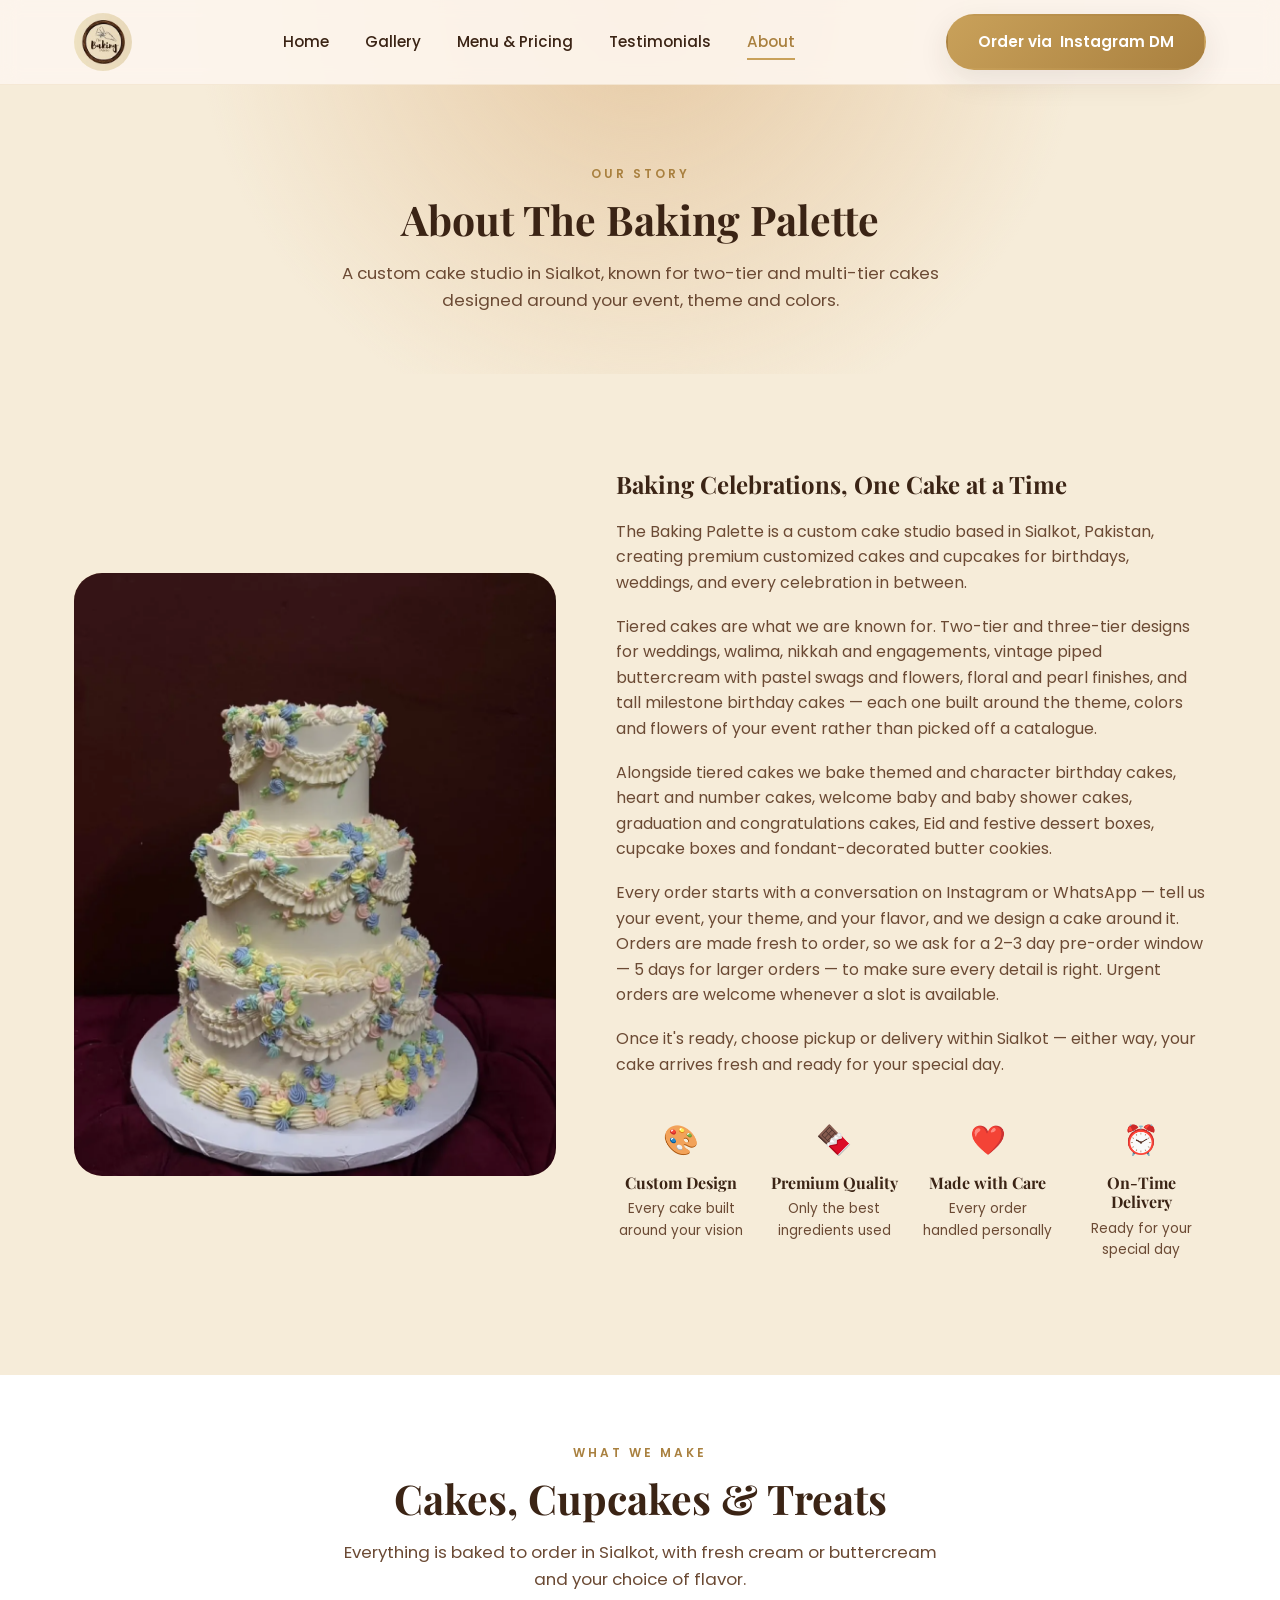
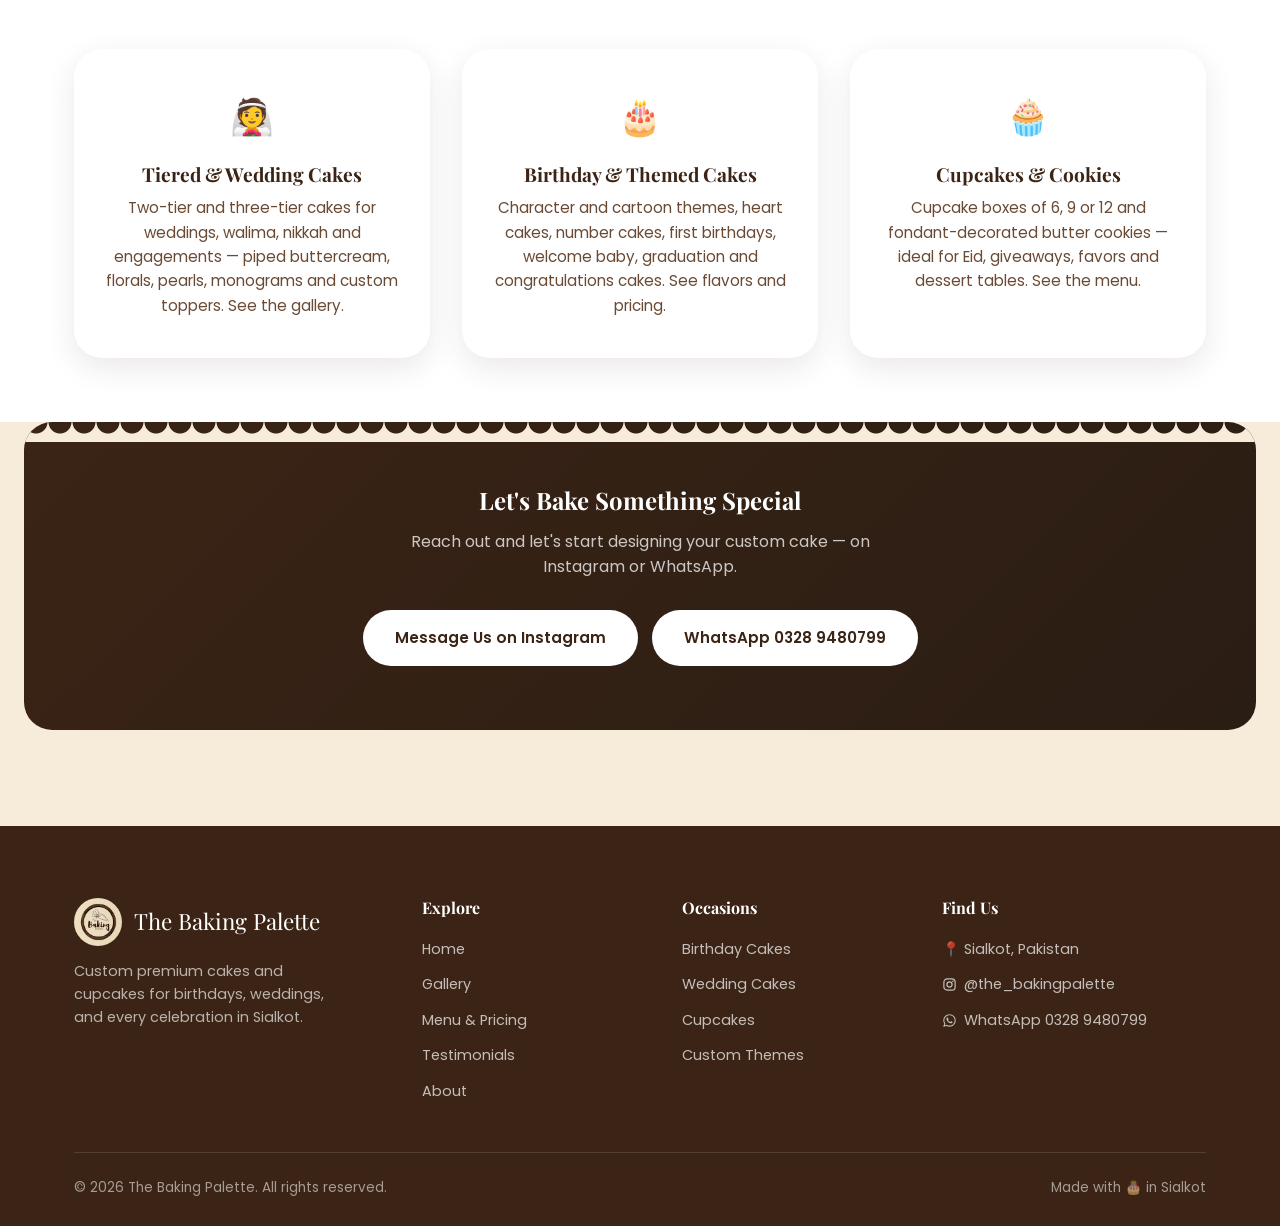
==== commit 92428450: "Fix page titles, shrink images and improve accessibility SEO: - Serve the optimised titles as <title" ====
--- a/about.html
+++ b/about.html
@@ -59,6 +59,8 @@
 </head>
 <body>
 
+  <a class="skip-link" href="#main">Skip to content</a>
+
   <header class="navbar">
     <div class="container">
       <a href="index.html" class="logo"><img src="images/logo/logo.jpg" alt="The Baking Palette logo"></a>
@@ -80,6 +82,8 @@
     </div>
   </header>
 
+  <main id="main">
+
   <section class="page-header">
     <div class="container">
       <span class="section-label">Our Story</span>
@@ -93,7 +97,7 @@
       <div class="about-grid">
         <div class="reveal">
           <div class="placeholder-tile" style="padding:0;border:none;">
-            <img src="images/gallery/tiered-vintage-pastel-three-tier.jpg" alt="Three-tier vintage buttercream cake with pastel piped swags and flowers by The Baking Palette" style="width:100%;height:100%;object-fit:cover;border-radius:inherit;">
+            <img src="images/gallery/tiered-vintage-pastel-three-tier.webp" alt="Three-tier vintage buttercream cake with pastel piped swags and flowers by The Baking Palette" style="width:100%;height:100%;object-fit:cover;border-radius:inherit;">
           </div>
         </div>
         <div class="about-content reveal">
@@ -167,15 +171,15 @@
     </div>
   </section>
 
+  </main>
+
+
   <footer class="site-footer">
     <div class="container">
       <div class="footer-grid">
         <div>
           <div class="footer-logo" style="display:flex;align-items:center;gap:12px;"><img src="images/logo/logo.jpg" alt="The Baking Palette logo" style="height:48px;width:48px;object-fit:cover;border-radius:50%;"> The Baking Palette</div>
           <p style="font-size:0.9rem;color:rgba(255,255,255,0.65);max-width:280px;">Custom premium cakes and cupcakes for birthdays, weddings, and every celebration in Sialkot.</p>
-          <div class="footer-social">
-            <a href="https://www.instagram.com/the_bakingpalette/" target="_blank" rel="noopener" aria-label="Instagram">📷</a>
-          </div>
         </div>
         <div class="footer-col">
           <h4>Explore</h4>
@@ -200,8 +204,8 @@
           <h4>Find Us</h4>
           <ul>
             <li><a href="https://maps.app.goo.gl/SYh3LS19zjtz57ar5" target="_blank" rel="noopener">📍 Sialkot, Pakistan</a></li>
-            <li><a href="https://www.instagram.com/the_bakingpalette/" target="_blank" rel="noopener">@the_bakingpalette</a></li>
-            <li><a href="https://wa.me/923289480799" target="_blank" rel="noopener">💬 WhatsApp 0328 9480799</a></li>
+            <li><a href="https://www.instagram.com/the_bakingpalette/" target="_blank" rel="noopener"><span class="link-icon"><svg viewBox="0 0 24 24" aria-hidden="true" focusable="false"><rect x="3" y="3" width="18" height="18" rx="5.2" fill="none" stroke="currentColor" stroke-width="1.9"/><circle cx="12" cy="12" r="4.1" fill="none" stroke="currentColor" stroke-width="1.9"/><circle cx="17.3" cy="6.7" r="1.25" fill="currentColor"/></svg></span>@the_bakingpalette</a></li>
+            <li><a href="https://wa.me/923289480799" target="_blank" rel="noopener"><span class="link-icon"><svg viewBox="0 0 24 24" aria-hidden="true" focusable="false"><path fill="currentColor" d="M12.04 2.01c-5.46 0-9.91 4.44-9.91 9.9 0 1.75.46 3.45 1.33 4.96L2 22.01l5.28-1.38a9.9 9.9 0 0 0 4.76 1.21h.01c5.46 0 9.9-4.44 9.9-9.9a9.83 9.83 0 0 0-2.9-7A9.82 9.82 0 0 0 12.04 2Zm0 18.14h-.01a8.22 8.22 0 0 1-4.19-1.15l-.3-.18-3.11.82.83-3.04-.2-.31a8.2 8.2 0 0 1-1.26-4.38c0-4.53 3.7-8.22 8.25-8.22 2.2 0 4.27.86 5.82 2.41a8.16 8.16 0 0 1 2.41 5.82c0 4.54-3.69 8.23-8.24 8.23Zm4.52-6.16c-.25-.12-1.46-.72-1.69-.8-.22-.09-.39-.13-.55.12-.17.25-.64.8-.78.97-.15.16-.29.18-.54.06-.25-.12-1.05-.39-1.99-1.23-.74-.66-1.23-1.47-1.38-1.72-.14-.25-.01-.38.11-.5.11-.11.25-.29.37-.43.12-.15.16-.25.25-.41.08-.17.04-.31-.02-.43-.06-.13-.55-1.34-.76-1.83-.2-.48-.4-.42-.55-.43h-.47c-.17 0-.43.06-.66.31-.22.25-.86.84-.86 2.03 0 1.19.88 2.34 1 2.5.12.17 1.72 2.62 4.16 3.67.58.25 1.03.4 1.38.51.58.19 1.11.16 1.53.1.46-.07 1.46-.6 1.67-1.18.2-.58.2-1.07.14-1.18-.06-.1-.22-.17-.47-.29Z"/></svg></span>WhatsApp 0328 9480799</a></li>
           </ul>
         </div>
       </div>
--- a/css/style.css
+++ b/css/style.css
@@ -759,6 +759,7 @@
   box-shadow: var(--shadow-soft);
 }
 
+.review-cta h2,
 .review-cta h3 {
   margin-bottom: 12px;
 }
@@ -917,25 +918,17 @@
   color: var(--color-gold);
 }
 
-.footer-social {
-  display: flex;
-  gap: 12px;
-  margin-top: 18px;
-}
-
-.footer-social a {
-  width: 40px;
-  height: 40px;
-  border-radius: 50%;
-  background: rgba(255, 255, 255, 0.08);
-  display: flex;
-  align-items: center;
-  justify-content: center;
-  transition: background var(--transition);
-}
-
-.footer-social a:hover {
-  background: var(--color-gold);
+/* Small brand mark sitting before a footer link's text. */
+.footer-col .link-icon {
+  display: inline-flex;
+  vertical-align: -3px;
+  margin-right: 7px;
+}
+
+.footer-col .link-icon svg {
+  width: 15px;
+  height: 15px;
+  display: block;
 }
 
 .footer-bottom {
@@ -945,6 +938,37 @@
   justify-content: space-between;
   font-size: 0.85rem;
   color: rgba(255, 255, 255, 0.55);
+}
+
+/* ---------- Keyboard accessibility ---------- */
+
+/* Visible focus ring for keyboard users (mouse clicks stay unchanged). */
+a:focus-visible,
+button:focus-visible,
+.btn:focus-visible,
+.filter-btn:focus-visible,
+.nav-toggle:focus-visible,
+.gallery-item:focus-visible {
+  outline: 3px solid var(--color-gold-dark);
+  outline-offset: 3px;
+  border-radius: 4px;
+}
+
+/* Skip link: hidden until focused, then pinned to the top of the page. */
+.skip-link {
+  position: absolute;
+  left: -9999px;
+  top: 0;
+  z-index: 200;
+  padding: 12px 20px;
+  background: var(--color-brown);
+  color: var(--color-white);
+  font-size: 0.9rem;
+  border-radius: 0 0 var(--radius-md) 0;
+}
+
+.skip-link:focus {
+  left: 0;
 }
 
 /* ---------- Reveal animation ---------- */
@@ -1091,9 +1115,19 @@
   }
 
   .menu-grid,
-  .about-grid,
+  .about-grid {
+    grid-template-columns: 1fr;
+  }
+
+  /* Keep the footer's link columns side by side instead of stacking them
+     into one very long list. */
   .footer-grid {
-    grid-template-columns: 1fr;
+    grid-template-columns: repeat(3, 1fr);
+    gap: 28px;
+  }
+
+  .footer-grid > :first-child {
+    grid-column: 1 / -1;
   }
 
   .about-grid .placeholder-tile {
@@ -1121,8 +1155,31 @@
     right: 0;
   }
 
+  /* The hamburger is the only way into the menu on a phone, so give it a
+     real 44px tap target and a visible outline next to the order button. */
   .nav-toggle {
     display: flex;
+    align-items: center;
+    justify-content: center;
+    width: 44px;
+    height: 44px;
+    border: 1px solid rgba(61, 43, 31, 0.2);
+    border-radius: 50%;
+    background: rgba(255, 255, 255, 0.85);
+  }
+
+  .nav-toggle span {
+    width: 20px;
+  }
+
+  .navbar .container,
+  .nav-cta {
+    gap: 12px;
+  }
+
+  .nav-cta .btn {
+    padding: 10px 18px;
+    font-size: 0.82rem;
   }
 
   .nav-toggle.open span:nth-child(1) {
@@ -1166,17 +1223,89 @@
     gap: 14px;
   }
 
-  .occasion-grid {
+  /* Card grids stay two-up down to 560px; below that the tracks get
+     narrower than the cards' own content and push the page sideways,
+     so they stack instead. */
+  .highlights-grid,
+  .occasion-grid,
+  .testimonials-grid,
+  .menu-grid,
+  .process-grid {
     grid-template-columns: 1fr;
     gap: 20px;
   }
 
+  .highlights-grid > *,
+  .occasion-grid > *,
+  .testimonials-grid > *,
+  .menu-grid > *,
+  .process-grid > *,
+  .values-grid > *,
+  .gallery-grid > * {
+    min-width: 0;
+  }
+
+  .highlight-card {
+    padding: 32px 24px;
+  }
+
+  .testimonial-card,
+  .menu-card {
+    padding: 26px 22px;
+  }
+
+  .occasion-body {
+    padding: 22px 20px 26px;
+  }
+
+  .menu-card-header {
+    flex-wrap: wrap;
+    gap: 6px;
+  }
+
   .faq-item {
     padding: 18px 20px;
   }
 
   .cta-actions .btn {
     width: 100%;
+  }
+
+  /* Two link columns side by side, with "Find Us" running across the
+     bottom, so the footer stays short on a phone. */
+  .footer-grid {
+    grid-template-columns: repeat(2, 1fr);
+    gap: 22px 24px;
+    margin-bottom: 28px;
+  }
+
+  .footer-grid > :first-child,
+  .footer-grid > :last-child {
+    grid-column: 1 / -1;
+  }
+
+  .footer-grid > :last-child ul {
+    flex-direction: row;
+    flex-wrap: wrap;
+    gap: 8px 18px;
+  }
+
+  .footer-col h4 {
+    font-size: 0.95rem;
+    margin-bottom: 10px;
+  }
+
+  .footer-col ul {
+    gap: 8px;
+  }
+
+  .footer-col a {
+    font-size: 0.85rem;
+  }
+
+  .site-footer {
+    padding: 48px 0 24px;
+    margin-top: 64px;
   }
 
   .footer-bottom {
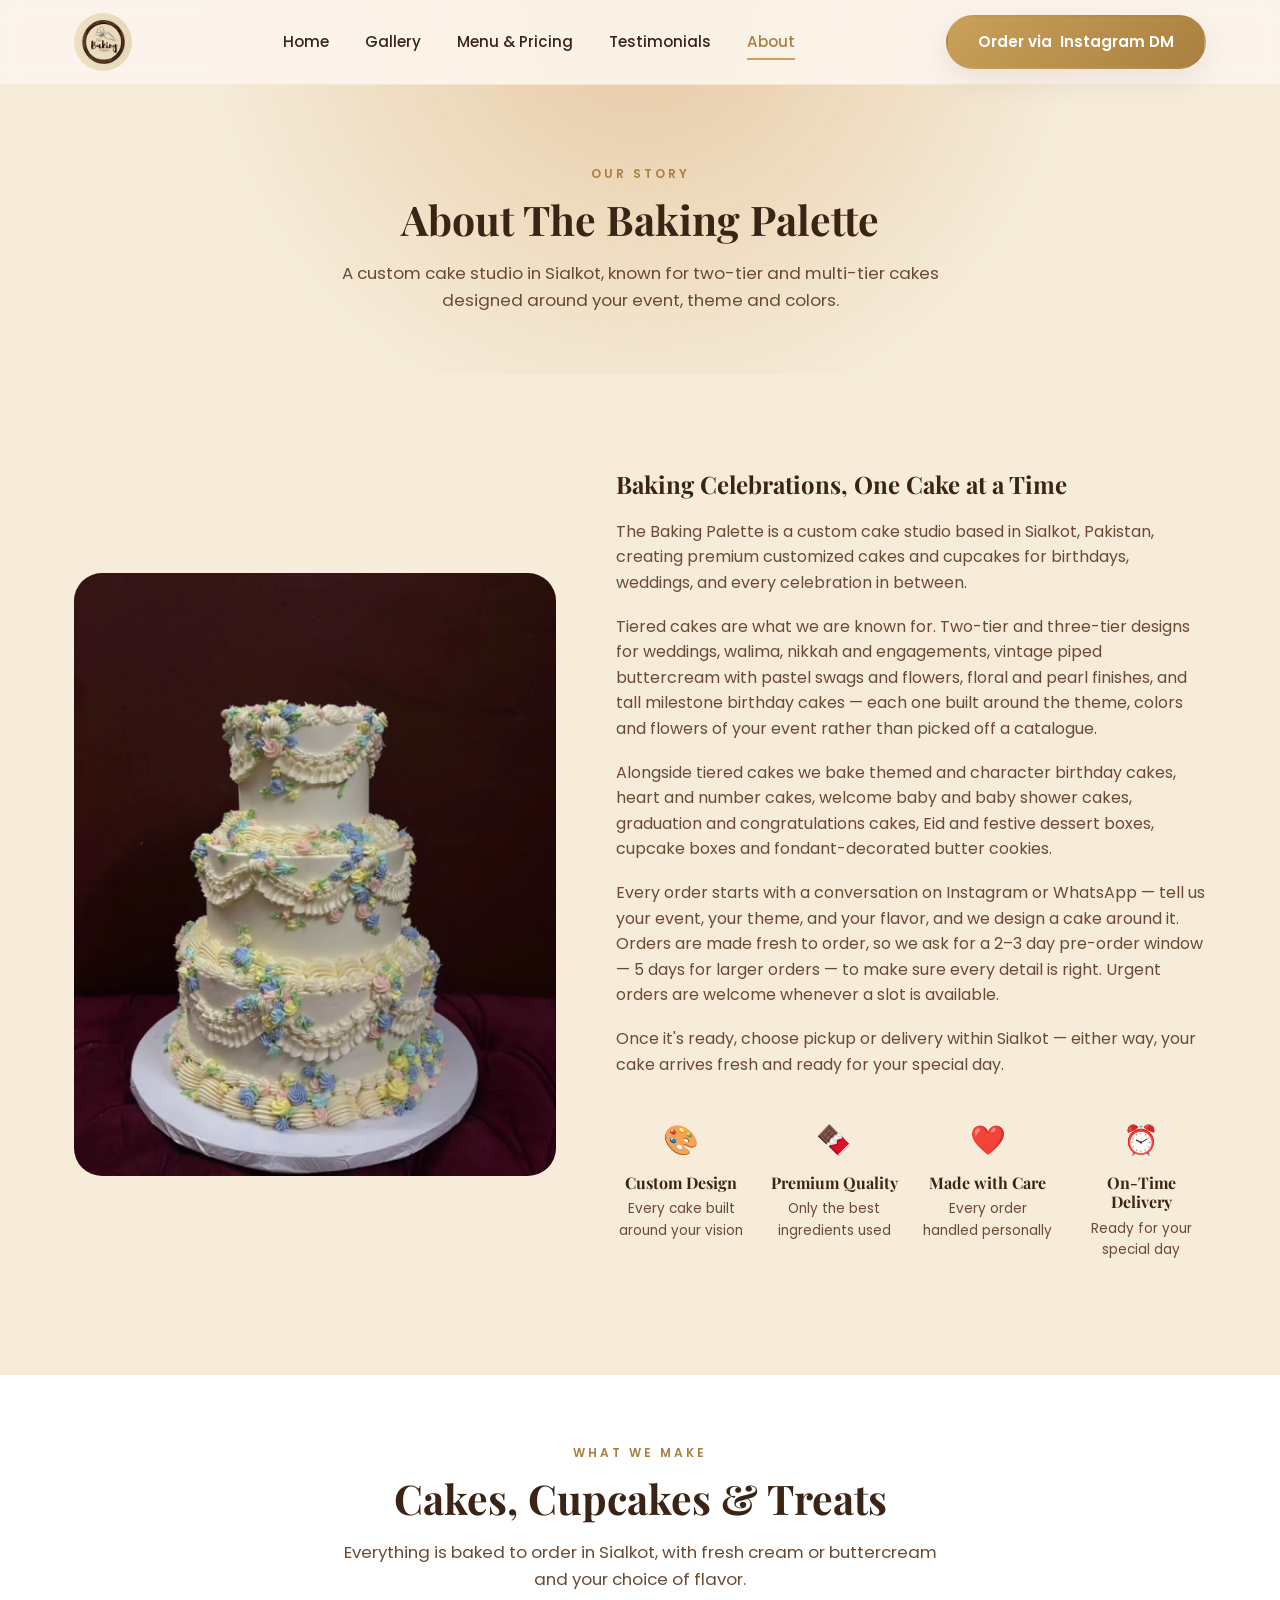
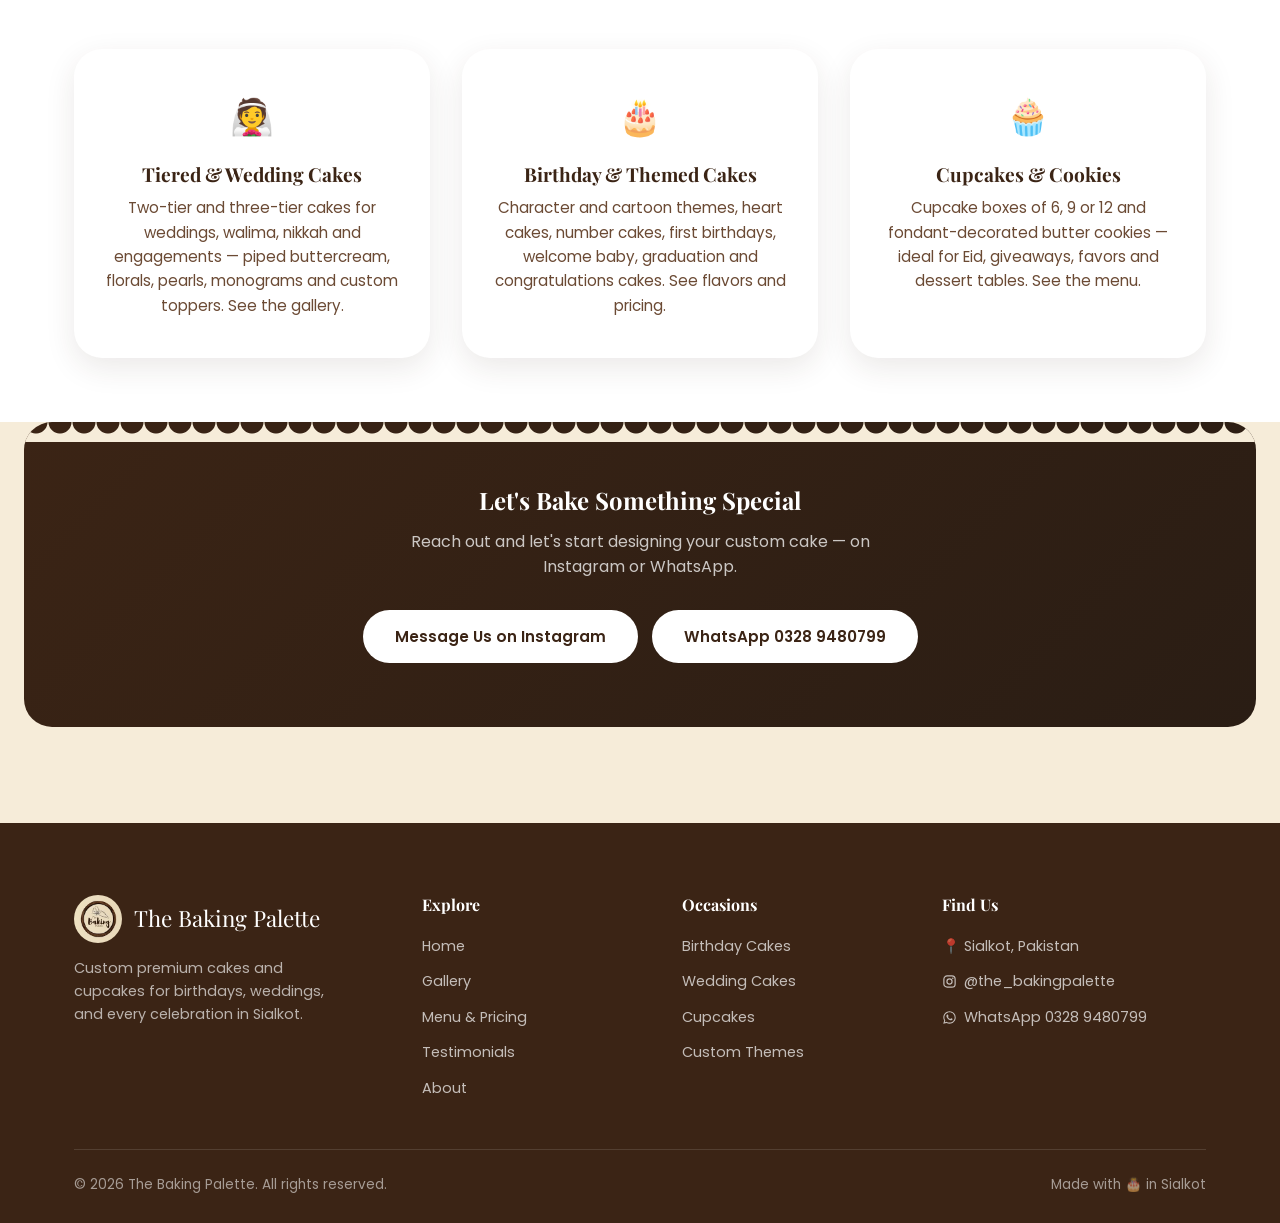
==== commit 6a5430ec: "Use a real locale in og:locale and match it to <html lang> "en_PK" is not a locale Open Graph recogn" ====
--- a/about.html
+++ b/about.html
@@ -1,5 +1,5 @@
 <!DOCTYPE html>
-<html lang="en">
+<html lang="en-US">
 <head>
   <meta charset="UTF-8" />
   <meta name="viewport" content="width=device-width, initial-scale=1.0" />
@@ -8,7 +8,7 @@
 
   <meta property="og:type" content="website" />
   <meta property="og:site_name" content="The Baking Palette" />
-  <meta property="og:locale" content="en_PK" />
+  <meta property="og:locale" content="en_US" />
   <meta property="og:title" content="About Us | The Baking Palette &mdash; Custom Tiered Cake Studio in Sialkot" />
   <meta property="og:description" content="A custom cake studio in Sialkot specialising in two-tier and multi-tier cakes for weddings, engagements, birthdays and baby celebrations." />
   <meta property="og:image" content="images/gallery/tiered-vintage-pastel-three-tier.jpg" />
--- a/css/style.css
+++ b/css/style.css
@@ -51,6 +51,27 @@
   color: inherit;
 }
 
+/* Form controls do not inherit typography or colour from the page, so browsers
+   fall back to their own defaults (blue button text on iOS/Safari). Pin them
+   to the theme. */
+button,
+input,
+select,
+textarea {
+  font-family: inherit;
+  font-size: inherit;
+  line-height: inherit;
+  color: inherit;
+}
+
+button {
+  background: none;
+  border: none;
+  color: var(--color-brown);
+  -webkit-appearance: none;
+  appearance: none;
+}
+
 ul {
   list-style: none;
 }
@@ -113,8 +134,12 @@
   gap: 8px;
   padding: 14px 30px;
   border-radius: 999px;
+  font-family: var(--font-body);
   font-weight: 600;
   font-size: 0.95rem;
+  line-height: 1.4;
+  color: var(--color-brown);
+  text-decoration: none;
   border: 2px solid transparent;
   cursor: pointer;
   transition: transform var(--transition), box-shadow var(--transition), background var(--transition);
@@ -486,10 +511,12 @@
   border-radius: 999px;
   border: 1px solid rgba(61, 43, 31, 0.2);
   background: transparent;
+  font-family: var(--font-body);
   font-weight: 500;
   font-size: 0.9rem;
+  color: var(--color-brown);
   cursor: pointer;
-  transition: background var(--transition), color var(--transition);
+  transition: background var(--transition), color var(--transition), border-color var(--transition);
 }
 
 .filter-btn.active,
@@ -542,6 +569,7 @@
   top: 32px;
   right: 40px;
   color: var(--color-white);
+  line-height: 1;
   font-size: 2rem;
   background: none;
   border: none;
